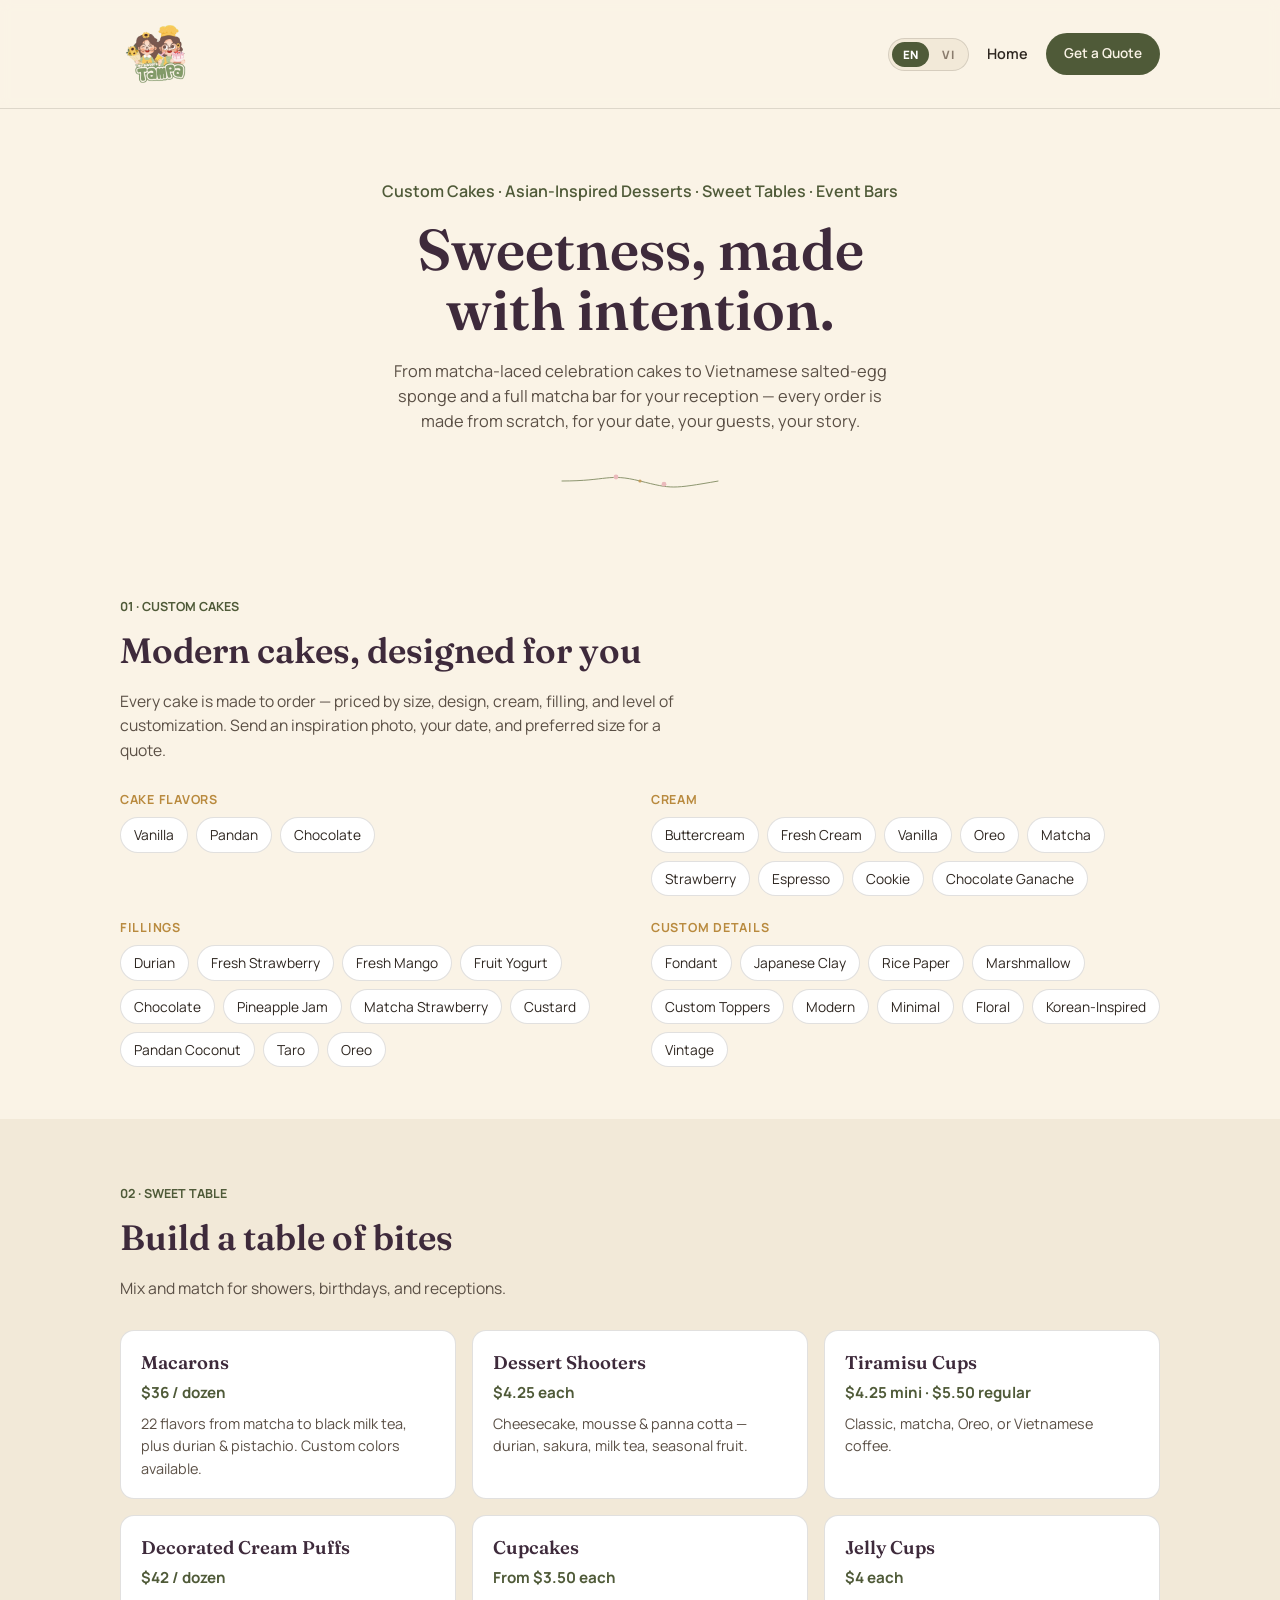
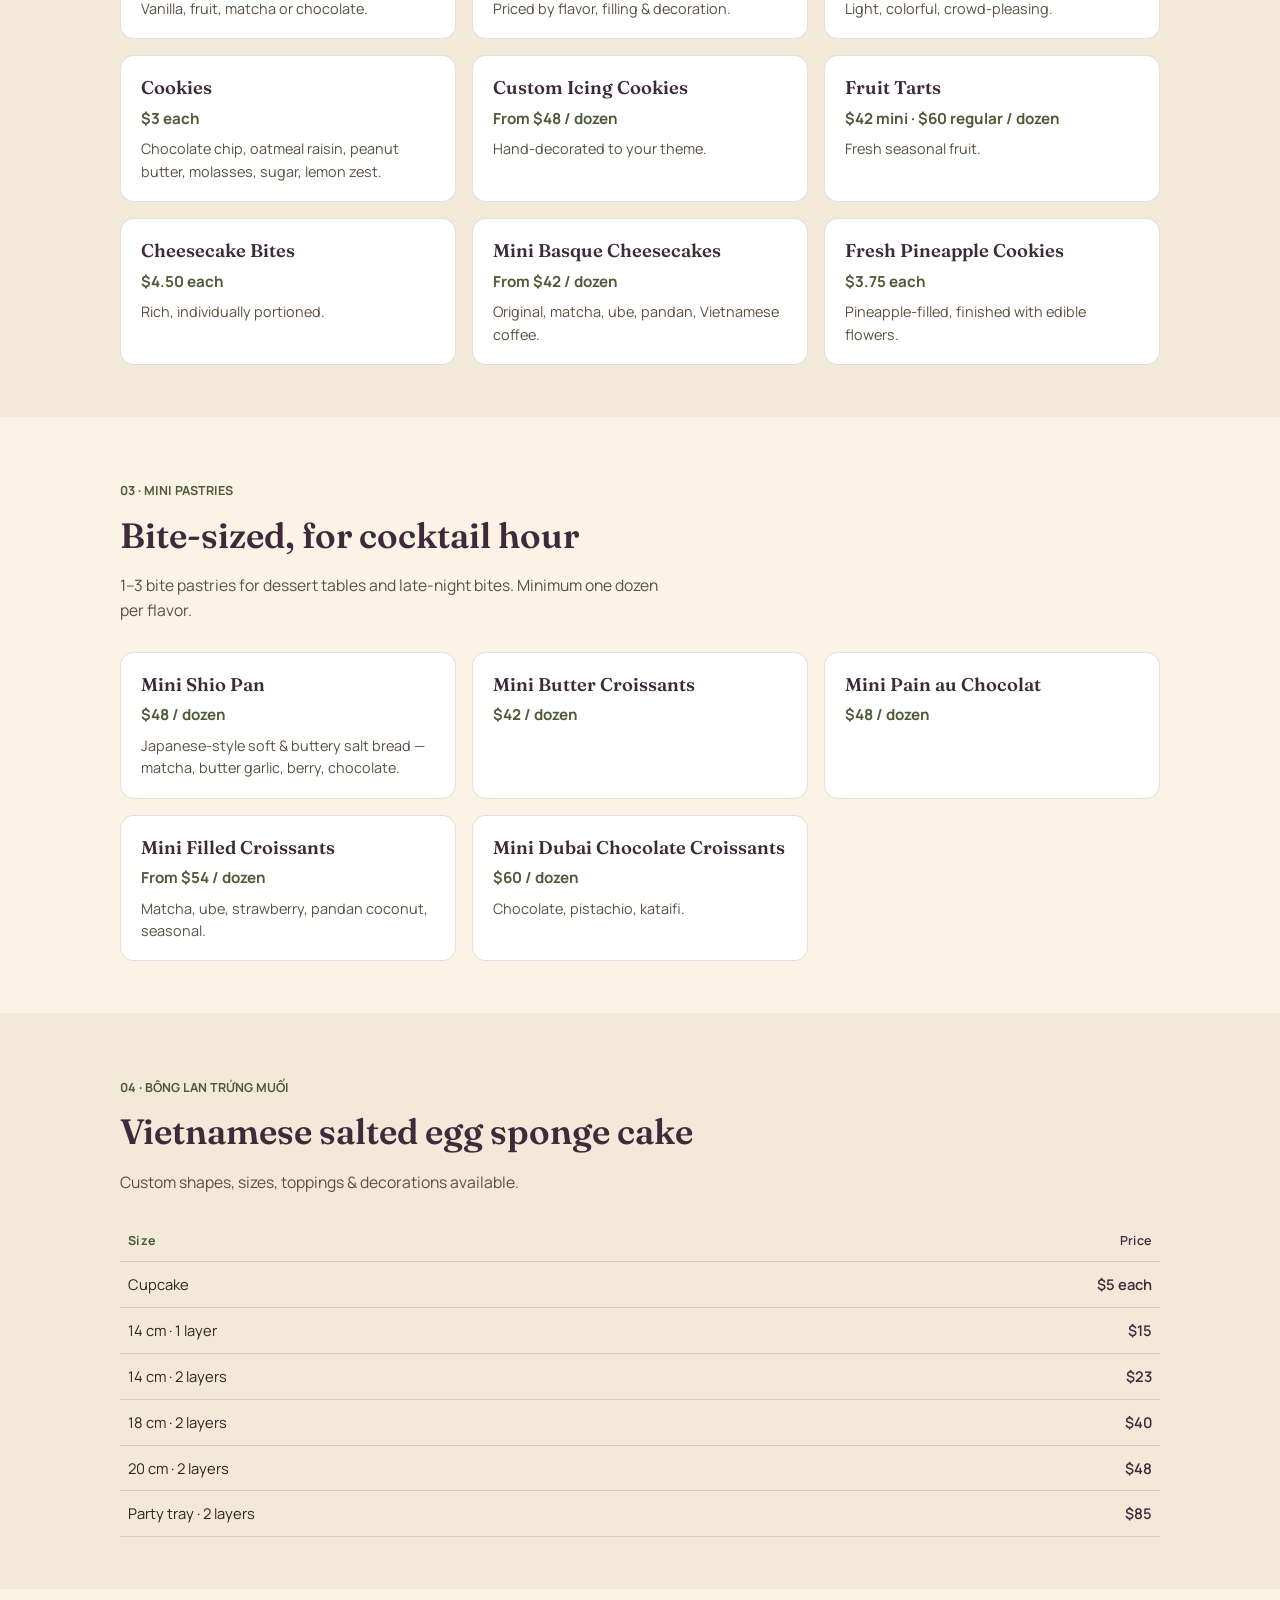
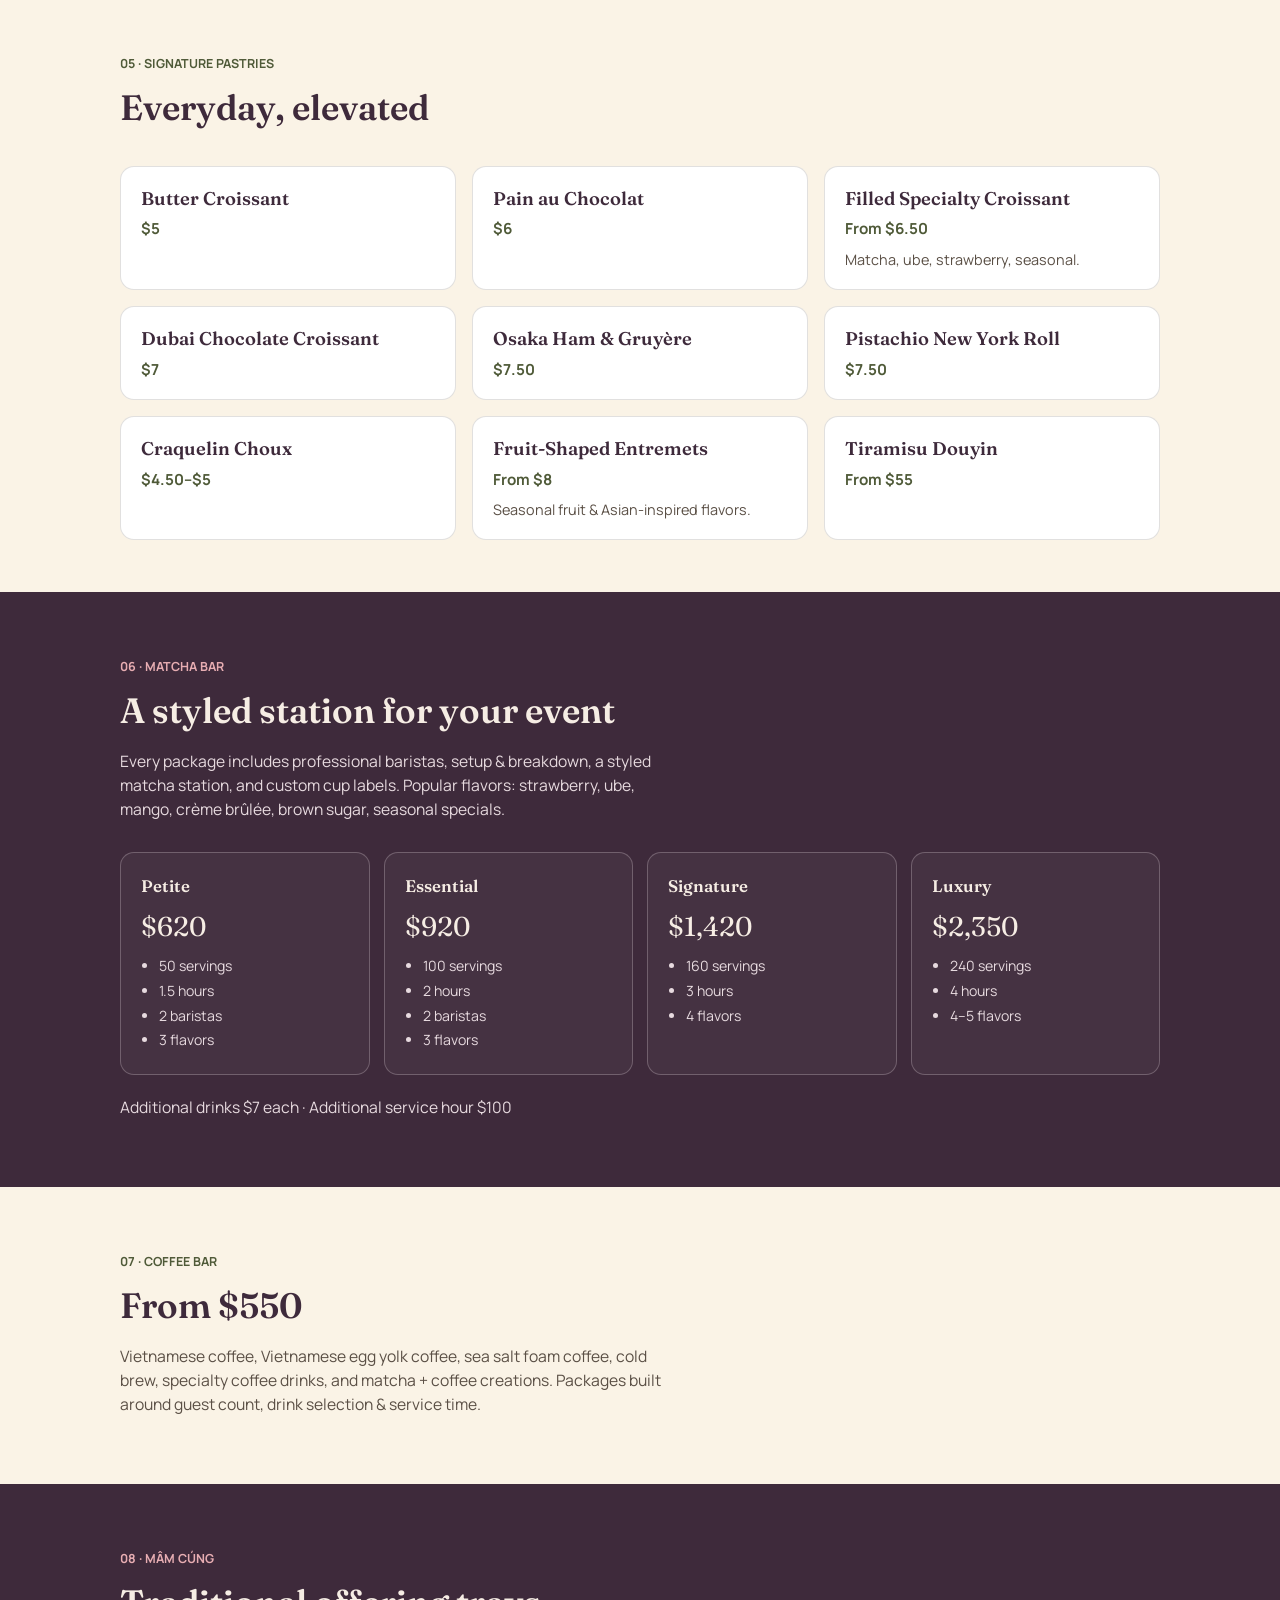
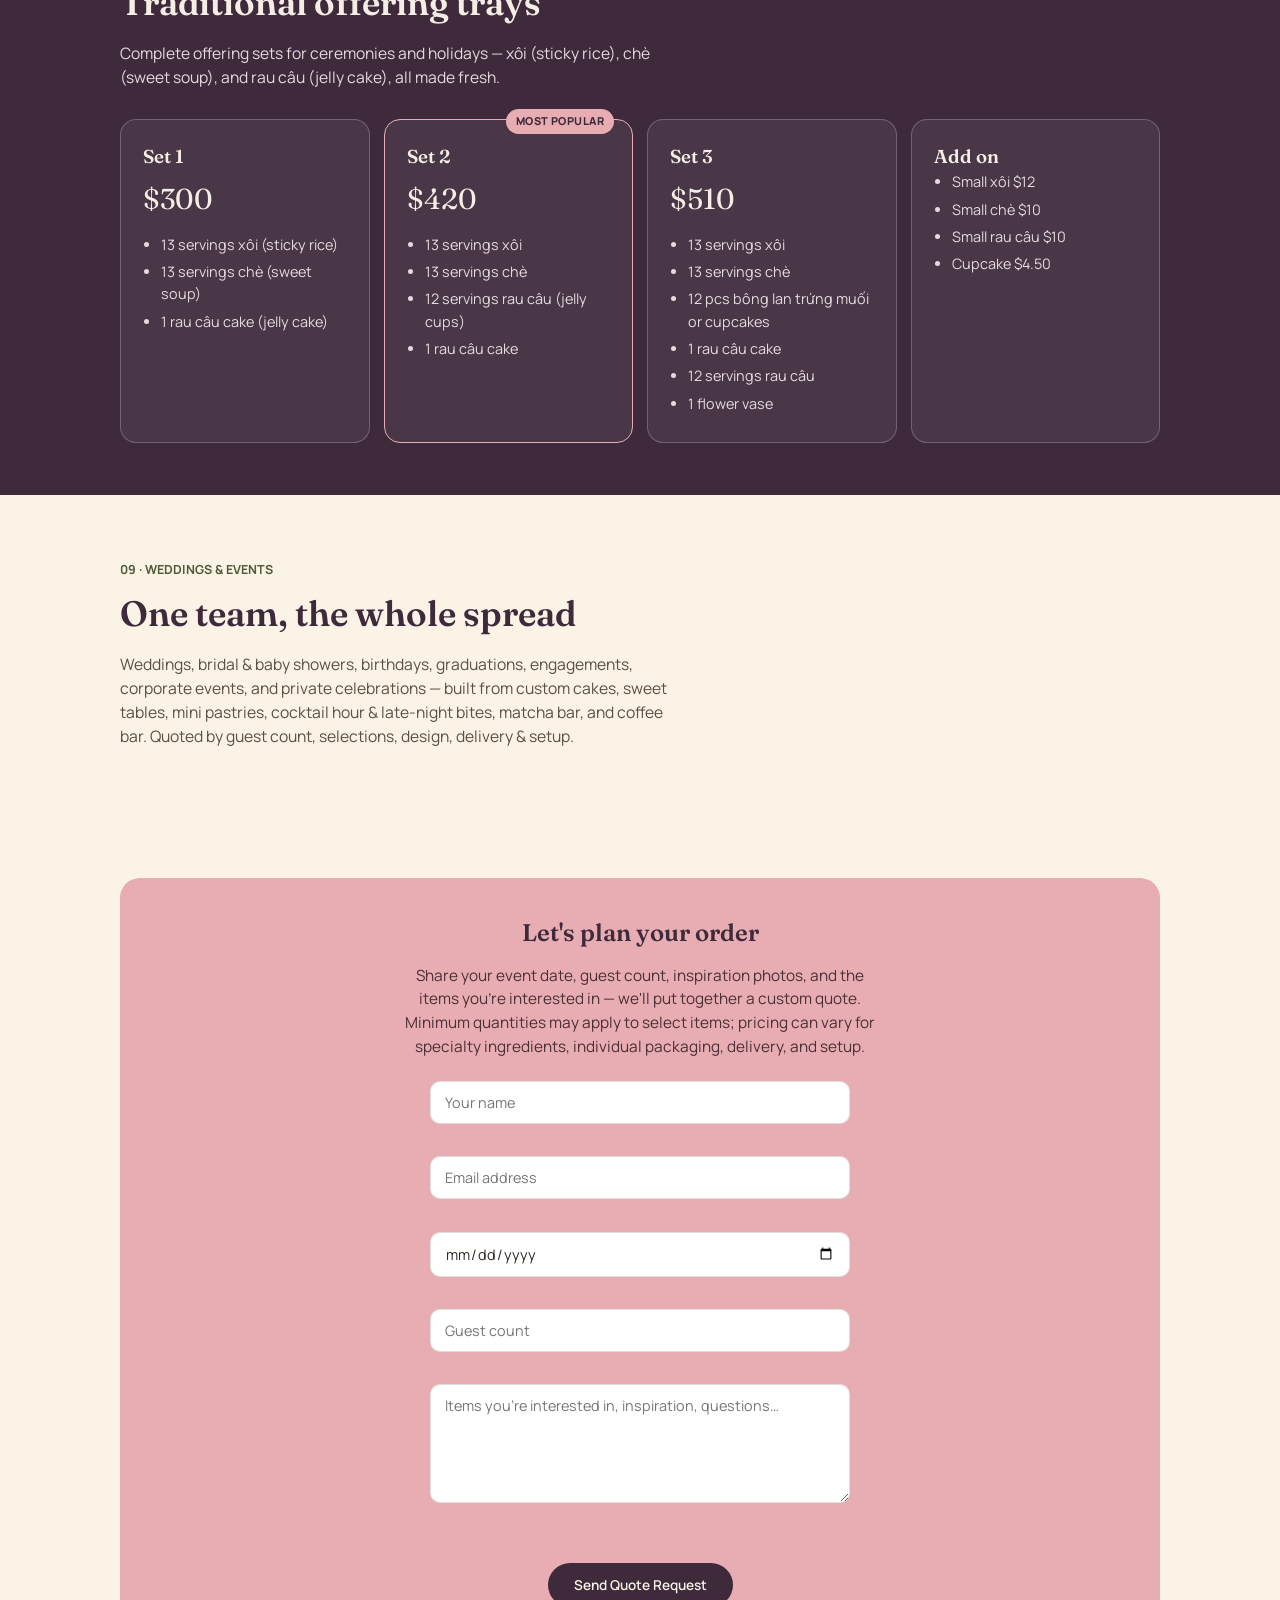
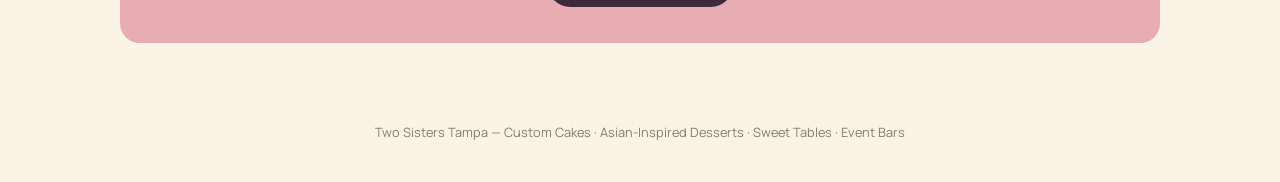
==== menu.html @ bf455e7f "push" ====
<!doctype html>
<html lang="en">
  <head>
    <meta charset="UTF-8" />
    <meta
      name="viewport"
      content="width=device-width, initial-scale=1, viewport-fit=cover"
    />
    <title>Full Menu — Two Sisters Tampa</title>
    <meta
      name="description"
      content="Custom cakes, Asian-inspired desserts, sweet tables, mâm cúng offering trays, and event bars in Tampa."
    />
    <link rel="icon" type="image/png" href="images/logo.png" />
    <link rel="preconnect" href="https://fonts.googleapis.com" />
    <link rel="preconnect" href="https://fonts.gstatic.com" crossorigin />
    <link
      href="https://fonts.googleapis.com/css2?family=Fraunces:opsz,wght@9..144,400;9..144,500;9..144,600&family=Manrope:wght@400;500;600;700&display=swap"
      rel="stylesheet"
    />
    <link rel="stylesheet" href="css/style.css" />
  </head>
  <body>
    <header>
      <div class="navrow">
        <a class="brand" href="index.html"
          ><img src="images/logo.png" alt="Two Sisters Tampa"
        /></a>
        <nav class="navlinks">
          <div class="langtoggle">
            <button data-lang="en" class="active">EN</button
            ><button data-lang="vi">VI</button>
          </div>
          <a href="index.html" data-en="Home" data-vi="Trang Chủ">Home</a>
          <a
            class="cta-btn"
            href="#quote"
            data-en="Get a Quote"
            data-vi="Nhận Báo Giá"
            >Get a Quote</a
          >
        </nav>
      </div>
    </header>

    <section class="hero">
      <div class="wrap">
        <p
          class="tag"
          data-en="Custom Cakes · Asian-Inspired Desserts · Sweet Tables · Event Bars"
          data-vi="Bánh Kem Đặt Riêng · Bánh Á Đông · Bàn Tiệc Ngọt · Quầy Sự Kiện"
        >
          Custom Cakes · Asian-Inspired Desserts · Sweet Tables · Event Bars
        </p>
        <h1>
          <span data-en="Sweetness, made" data-vi="Ngọt ngào, làm từ"
            >Sweetness, made</span
          ><br /><span data-en="with intention." data-vi="tâm huyết."
            >with intention.</span
          >
        </h1>
        <p
          class="sub"
          data-en="From matcha-laced celebration cakes to Vietnamese salted-egg sponge and a full matcha bar for your reception — every order is made from scratch, for your date, your guests, your story."
          data-vi="Từ bánh kem sinh nhật vị matcha đến bông lan trứng muối và quầy matcha đầy đủ cho tiệc của bạn — mọi đơn hàng đều làm thủ công, theo ngày, theo khách, theo câu chuyện riêng của bạn."
        >
          From matcha-laced celebration cakes to Vietnamese salted-egg sponge
          and a full matcha bar for your reception — every order is made from
          scratch, for your date, your guests, your story.
        </p>
        <svg
          class="divider"
          viewBox="0 0 200 30"
          fill="none"
          xmlns="http://www.w3.org/2000/svg"
        >
          <path
            d="M2 15 C 60 15, 60 5, 100 15 S 140 25, 198 15"
            stroke="#6C7A4C"
            stroke-width="1.2"
          />
          <circle cx="70" cy="10" r="3" fill="#E7ADB2" />
          <circle cx="130" cy="19" r="3" fill="#E7ADB2" />
          <circle cx="100" cy="15" r="2" fill="#B98A3E" />
        </svg>
      </div>
    </section>

    <section id="cakes">
      <div class="wrap">
        <p class="eyebrow">
          01 ·
          <span data-en="CUSTOM CAKES" data-vi="BÁNH KEM ĐẶT RIÊNG"
            >CUSTOM CAKES</span
          >
        </p>
        <h2
          class="stitle"
          data-en="Modern cakes, designed for you"
          data-vi="Bánh kem hiện đại, thiết kế riêng cho bạn"
        >
          Modern cakes, designed for you
        </h2>
        <p
          class="sintro"
          data-en="Every cake is made to order — priced by size, design, cream, filling, and level of customization. Send an inspiration photo, your date, and preferred size for a quote."
          data-vi="Mỗi chiếc bánh đều được làm theo đơn — giá tùy theo kích thước, thiết kế, loại kem, nhân bánh và mức độ tùy chỉnh. Gửi ảnh mẫu, ngày sự kiện và kích thước mong muốn để nhận báo giá."
        >
          Every cake is made to order — priced by size, design, cream, filling,
          and level of customization. Send an inspiration photo, your date, and
          preferred size for a quote.
        </p>
        <div class="taggrid">
          <div class="tagblock">
            <h4>CAKE FLAVORS</h4>
            <div class="pills">
              <span class="pill">Vanilla</span><span class="pill">Pandan</span
              ><span class="pill">Chocolate</span>
            </div>
          </div>
          <div class="tagblock">
            <h4>CREAM</h4>
            <div class="pills">
              <span class="pill">Buttercream</span
              ><span class="pill">Fresh Cream</span
              ><span class="pill">Vanilla</span><span class="pill">Oreo</span
              ><span class="pill">Matcha</span
              ><span class="pill">Strawberry</span
              ><span class="pill">Espresso</span><span class="pill">Cookie</span
              ><span class="pill">Chocolate Ganache</span>
            </div>
          </div>
          <div class="tagblock">
            <h4>FILLINGS</h4>
            <div class="pills">
              <span class="pill">Durian</span
              ><span class="pill">Fresh Strawberry</span
              ><span class="pill">Fresh Mango</span
              ><span class="pill">Fruit Yogurt</span
              ><span class="pill">Chocolate</span
              ><span class="pill">Pineapple Jam</span
              ><span class="pill">Matcha Strawberry</span
              ><span class="pill">Custard</span
              ><span class="pill">Pandan Coconut</span
              ><span class="pill">Taro</span><span class="pill">Oreo</span>
            </div>
          </div>
          <div class="tagblock">
            <h4>CUSTOM DETAILS</h4>
            <div class="pills">
              <span class="pill">Fondant</span
              ><span class="pill">Japanese Clay</span
              ><span class="pill">Rice Paper</span
              ><span class="pill">Marshmallow</span
              ><span class="pill">Custom Toppers</span
              ><span class="pill">Modern</span><span class="pill">Minimal</span
              ><span class="pill">Floral</span
              ><span class="pill">Korean-Inspired</span
              ><span class="pill">Vintage</span>
            </div>
          </div>
        </div>
      </div>
    </section>

    <section class="alt" id="sweet-table">
      <div class="wrap">
        <p class="eyebrow">
          02 ·
          <span data-en="SWEET TABLE" data-vi="BÀN TIỆC NGỌT">SWEET TABLE</span>
        </p>
        <h2
          class="stitle"
          data-en="Build a table of bites"
          data-vi="Xây dựng bàn tiệc ngọt"
        >
          Build a table of bites
        </h2>
        <p
          class="sintro"
          data-en="Mix and match for showers, birthdays, and receptions."
          data-vi="Kết hợp tự do cho baby shower, sinh nhật và tiệc cưới."
        >
          Mix and match for showers, birthdays, and receptions.
        </p>
        <div class="grid">
          <div class="card">
            <h3>Macarons</h3>
            <div class="price">$36 / dozen</div>
            <p>
              22 flavors from matcha to black milk tea, plus durian &amp;
              pistachio. Custom colors available.
            </p>
          </div>
          <div class="card">
            <h3>Dessert Shooters</h3>
            <div class="price">$4.25 each</div>
            <p>
              Cheesecake, mousse &amp; panna cotta — durian, sakura, milk tea,
              seasonal fruit.
            </p>
          </div>
          <div class="card">
            <h3>Tiramisu Cups</h3>
            <div class="price">$4.25 mini · $5.50 regular</div>
            <p>Classic, matcha, Oreo, or Vietnamese coffee.</p>
          </div>
          <div class="card">
            <h3>Decorated Cream Puffs</h3>
            <div class="price">$42 / dozen</div>
            <p>Vanilla, fruit, matcha or chocolate.</p>
          </div>
          <div class="card">
            <h3>Cupcakes</h3>
            <div class="price">From $3.50 each</div>
            <p>Priced by flavor, filling &amp; decoration.</p>
          </div>
          <div class="card">
            <h3>Jelly Cups</h3>
            <div class="price">$4 each</div>
            <p>Light, colorful, crowd-pleasing.</p>
          </div>
          <div class="card">
            <h3>Cookies</h3>
            <div class="price">$3 each</div>
            <p>
              Chocolate chip, oatmeal raisin, peanut butter, molasses, sugar,
              lemon zest.
            </p>
          </div>
          <div class="card">
            <h3>Custom Icing Cookies</h3>
            <div class="price">From $48 / dozen</div>
            <p>Hand-decorated to your theme.</p>
          </div>
          <div class="card">
            <h3>Fruit Tarts</h3>
            <div class="price">$42 mini · $60 regular / dozen</div>
            <p>Fresh seasonal fruit.</p>
          </div>
          <div class="card">
            <h3>Cheesecake Bites</h3>
            <div class="price">$4.50 each</div>
            <p>Rich, individually portioned.</p>
          </div>
          <div class="card">
            <h3>Mini Basque Cheesecakes</h3>
            <div class="price">From $42 / dozen</div>
            <p>Original, matcha, ube, pandan, Vietnamese coffee.</p>
          </div>
          <div class="card">
            <h3>Fresh Pineapple Cookies</h3>
            <div class="price">$3.75 each</div>
            <p>Pineapple-filled, finished with edible flowers.</p>
          </div>
        </div>
      </div>
    </section>

    <section id="pastries">
      <div class="wrap">
        <p class="eyebrow">
          03 ·
          <span data-en="MINI PASTRIES" data-vi="BÁNH MINI">MINI PASTRIES</span>
        </p>
        <h2
          class="stitle"
          data-en="Bite-sized, for cocktail hour"
          data-vi="Kích thước nhỏ gọn cho giờ cocktail"
        >
          Bite-sized, for cocktail hour
        </h2>
        <p
          class="sintro"
          data-en="1–3 bite pastries for dessert tables and late-night bites. Minimum one dozen per flavor."
          data-vi="Bánh 1–3 miếng cho bàn tráng miệng và tiệc khuya. Đặt tối thiểu 1 tá mỗi vị."
        >
          1–3 bite pastries for dessert tables and late-night bites. Minimum one
          dozen per flavor.
        </p>
        <div class="grid">
          <div class="card">
            <h3>Mini Shio Pan</h3>
            <div class="price">$48 / dozen</div>
            <p>
              Japanese-style soft &amp; buttery salt bread — matcha, butter
              garlic, berry, chocolate.
            </p>
          </div>
          <div class="card">
            <h3>Mini Butter Croissants</h3>
            <div class="price">$42 / dozen</div>
          </div>
          <div class="card">
            <h3>Mini Pain au Chocolat</h3>
            <div class="price">$48 / dozen</div>
          </div>
          <div class="card">
            <h3>Mini Filled Croissants</h3>
            <div class="price">From $54 / dozen</div>
            <p>Matcha, ube, strawberry, pandan coconut, seasonal.</p>
          </div>
          <div class="card">
            <h3>Mini Dubai Chocolate Croissants</h3>
            <div class="price">$60 / dozen</div>
            <p>Chocolate, pistachio, kataifi.</p>
          </div>
        </div>
      </div>
    </section>

    <section class="alt" id="bong-lan">
      <div class="wrap">
        <p class="eyebrow">04 · BÔNG LAN TRỨNG MUỐI</p>
        <h2
          class="stitle"
          data-en="Vietnamese salted egg sponge cake"
          data-vi="Bánh bông lan trứng muối"
        >
          Vietnamese salted egg sponge cake
        </h2>
        <p
          class="sintro"
          data-en="Custom shapes, sizes, toppings &amp; decorations available."
          data-vi="Có thể tạo hình, chọn kích thước, topping &amp; trang trí theo yêu cầu."
        >
          Custom shapes, sizes, toppings &amp; decorations available.
        </p>
        <table>
          <tr>
            <th data-en="Size" data-vi="Kích thước">Size</th>
            <th data-en="Price" data-vi="Giá">Price</th>
          </tr>
          <tr>
            <td>Cupcake</td>
            <td>$5 each</td>
          </tr>
          <tr>
            <td>14 cm · 1 layer</td>
            <td>$15</td>
          </tr>
          <tr>
            <td>14 cm · 2 layers</td>
            <td>$23</td>
          </tr>
          <tr>
            <td>18 cm · 2 layers</td>
            <td>$40</td>
          </tr>
          <tr>
            <td>20 cm · 2 layers</td>
            <td>$48</td>
          </tr>
          <tr>
            <td>Party tray · 2 layers</td>
            <td>$85</td>
          </tr>
        </table>
      </div>
    </section>

    <section id="signature">
      <div class="wrap">
        <p class="eyebrow">
          05 ·
          <span data-en="SIGNATURE PASTRIES" data-vi="BÁNH ĐẶC TRƯNG"
            >SIGNATURE PASTRIES</span
          >
        </p>
        <h2
          class="stitle"
          data-en="Everyday, elevated"
          data-vi="Món quen, nâng tầm mỗi ngày"
        >
          Everyday, elevated
        </h2>
        <div class="grid">
          <div class="card">
            <h3>Butter Croissant</h3>
            <div class="price">$5</div>
          </div>
          <div class="card">
            <h3>Pain au Chocolat</h3>
            <div class="price">$6</div>
          </div>
          <div class="card">
            <h3>Filled Specialty Croissant</h3>
            <div class="price">From $6.50</div>
            <p>Matcha, ube, strawberry, seasonal.</p>
          </div>
          <div class="card">
            <h3>Dubai Chocolate Croissant</h3>
            <div class="price">$7</div>
          </div>
          <div class="card">
            <h3>Osaka Ham &amp; Gruyère</h3>
            <div class="price">$7.50</div>
          </div>
          <div class="card">
            <h3>Pistachio New York Roll</h3>
            <div class="price">$7.50</div>
          </div>
          <div class="card">
            <h3>Craquelin Choux</h3>
            <div class="price">$4.50–$5</div>
          </div>
          <div class="card">
            <h3>Fruit-Shaped Entremets</h3>
            <div class="price">From $8</div>
            <p>Seasonal fruit &amp; Asian-inspired flavors.</p>
          </div>
          <div class="card">
            <h3>Tiramisu Douyin</h3>
            <div class="price">From $55</div>
          </div>
        </div>
      </div>
    </section>

    <section class="dark" id="matcha-bar">
      <div class="wrap">
        <p class="eyebrow" style="color: var(--sakura)">
          06 ·
          <span data-en="MATCHA BAR" data-vi="QUẦY MATCHA">MATCHA BAR</span>
        </p>
        <h2
          class="stitle"
          data-en="A styled station for your event"
          data-vi="Quầy matcha trang trí cho sự kiện của bạn"
        >
          A styled station for your event
        </h2>
        <p
          class="sintro"
          data-en="Every package includes professional baristas, setup &amp; breakdown, a styled matcha station, and custom cup labels. Popular flavors: strawberry, ube, mango, crème brûlée, brown sugar, seasonal specials."
          data-vi="Mỗi gói đều gồm barista chuyên nghiệp, dựng &amp; dọn quầy, trang trí quầy matcha và nhãn ly riêng. Vị được yêu thích: dâu, khoai môn, xoài, crème brûlée, đường nâu, vị theo mùa."
        >
          Every package includes professional baristas, setup &amp; breakdown, a
          styled matcha station, and custom cup labels. Popular flavors:
          strawberry, ube, mango, crème brûlée, brown sugar, seasonal specials.
        </p>
        <div class="pkg-grid">
          <div class="pkg">
            <h3>Petite</h3>
            <div class="amt">$620</div>
            <ul>
              <li>50 servings</li>
              <li>1.5 hours</li>
              <li>2 baristas</li>
              <li>3 flavors</li>
            </ul>
          </div>
          <div class="pkg">
            <h3>Essential</h3>
            <div class="amt">$920</div>
            <ul>
              <li>100 servings</li>
              <li>2 hours</li>
              <li>2 baristas</li>
              <li>3 flavors</li>
            </ul>
          </div>
          <div class="pkg">
            <h3>Signature</h3>
            <div class="amt">$1,420</div>
            <ul>
              <li>160 servings</li>
              <li>3 hours</li>
              <li>4 flavors</li>
            </ul>
          </div>
          <div class="pkg">
            <h3>Luxury</h3>
            <div class="amt">$2,350</div>
            <ul>
              <li>240 servings</li>
              <li>4 hours</li>
              <li>4–5 flavors</li>
            </ul>
          </div>
        </div>
        <p
          class="sintro"
          style="margin-top: 20px"
          data-en="Additional drinks $7 each · Additional service hour $100"
          data-vi="Thêm ly $7/ly · Thêm giờ phục vụ $100/giờ"
        >
          Additional drinks $7 each · Additional service hour $100
        </p>
      </div>
    </section>

    <section id="coffee">
      <div class="wrap">
        <p class="eyebrow">
          07 ·
          <span data-en="COFFEE BAR" data-vi="QUẦY CÀ PHÊ">COFFEE BAR</span>
        </p>
        <h2 class="stitle" data-en="From $550" data-vi="Từ $550">From $550</h2>
        <p
          class="sintro"
          data-en="Vietnamese coffee, Vietnamese egg yolk coffee, sea salt foam coffee, cold brew, specialty coffee drinks, and matcha + coffee creations. Packages built around guest count, drink selection &amp; service time."
          data-vi="Cà phê Việt, cà phê trứng, cà phê muối, cold brew, các thức uống cà phê đặc biệt và món kết hợp matcha + cà phê. Gói được xây dựng theo số khách, loại thức uống &amp; thời gian phục vụ."
        >
          Vietnamese coffee, Vietnamese egg yolk coffee, sea salt foam coffee,
          cold brew, specialty coffee drinks, and matcha + coffee creations.
          Packages built around guest count, drink selection &amp; service time.
        </p>
      </div>
    </section>

    <section class="alt dark" id="mam-cung">
      <div class="wrap">
        <p class="eyebrow" style="color: var(--sakura)">
          08 · <span data-en="MÂM CÚNG" data-vi="MÂM CÚNG">MÂM CÚNG</span>
        </p>
        <h2
          class="stitle"
          data-en="Traditional offering trays"
          data-vi="Mâm cúng truyền thống"
        >
          Traditional offering trays
        </h2>
        <p
          class="sintro"
          data-en="Complete offering sets for ceremonies and holidays — xôi (sticky rice), chè (sweet soup), and rau câu (jelly cake), all made fresh."
          data-vi="Mâm cúng trọn bộ cho lễ cúng và ngày rằm — xôi, chè và bánh rau câu, làm mới hoàn toàn."
        >
          Complete offering sets for ceremonies and holidays — xôi (sticky
          rice), chè (sweet soup), and rau câu (jelly cake), all made fresh.
        </p>

        <div class="pkg-grid" style="margin-top: 30px">
          <div class="setcard">
            <h3 data-en="Set 1" data-vi="Mâm Set 1">Set 1</h3>
            <div class="amt">$300</div>
            <ul>
              <li data-en="13 servings xôi (sticky rice)" data-vi="13 phần xôi">
                13 servings xôi (sticky rice)
              </li>
              <li data-en="13 servings chè (sweet soup)" data-vi="13 phần chè">
                13 servings chè (sweet soup)
              </li>
              <li
                data-en="1 rau câu cake (jelly cake)"
                data-vi="1 bánh rau câu"
              >
                1 rau câu cake (jelly cake)
              </li>
            </ul>
          </div>
          <div class="setcard featured">
            <span class="badge" data-en="MOST POPULAR" data-vi="PHỔ BIẾN NHẤT"
              >MOST POPULAR</span
            >
            <h3 data-en="Set 2" data-vi="Mâm Set 2">Set 2</h3>
            <div class="amt">$420</div>
            <ul>
              <li data-en="13 servings xôi" data-vi="13 phần xôi">
                13 servings xôi
              </li>
              <li data-en="13 servings chè" data-vi="13 phần chè">
                13 servings chè
              </li>
              <li
                data-en="12 servings rau câu (jelly cups)"
                data-vi="12 phần rau câu"
              >
                12 servings rau câu (jelly cups)
              </li>
              <li data-en="1 rau câu cake" data-vi="1 bánh rau câu">
                1 rau câu cake
              </li>
            </ul>
          </div>
          <div class="setcard">
            <h3 data-en="Set 3" data-vi="Mâm Set 3">Set 3</h3>
            <div class="amt">$510</div>
            <ul>
              <li data-en="13 servings xôi" data-vi="13 phần xôi">
                13 servings xôi
              </li>
              <li data-en="13 servings chè" data-vi="13 phần chè">
                13 servings chè
              </li>
              <li
                data-en="12 pcs bông lan trứng muối or cupcakes"
                data-vi="12 phần bông lan trứng muối hoặc cupcake"
              >
                12 pcs bông lan trứng muối or cupcakes
              </li>
              <li data-en="1 rau câu cake" data-vi="1 bánh rau câu">
                1 rau câu cake
              </li>
              <li data-en="12 servings rau câu" data-vi="12 phần rau câu">
                12 servings rau câu
              </li>
              <li data-en="1 flower vase" data-vi="1 bình hoa">
                1 flower vase
              </li>
            </ul>
          </div>
          <div class="setcard">
            <!-- <span class="badge" data-en="ADD ON" data-vi="ĐẶT THÊM">MOST POPULAR</span> -->
            <h3 data-en="Add on" data-vi="Đặt thêm">Add on</h3>
            <!-- <div class="amt">$420</div> -->
            <ul>
              <li data-en="Small xôi $12" data-vi="Xôi $12">Small xôi $12</li>
              <li data-en="Small chè $10" data-vi="Chè $12">Small chè $10</li>
              <li data-en="Small rau câu $10" data-vi="Rau câu $10">
                Small rau câu $10
              </li>
              <li data-en="Cupcake $4.50" data-vi="Cupcake $4.50">
                Cupcake $4.50
              </li>
            </ul>
          </div>
        </div>
      </div>
    </section>

    <section id="events">
      <div class="wrap">
        <p class="eyebrow">
          09 ·
          <span data-en="WEDDINGS &amp; EVENTS" data-vi="ĐÁM CƯỚI &amp; SỰ KIỆN"
            >WEDDINGS &amp; EVENTS</span
          >
        </p>
        <h2
          class="stitle"
          data-en="One team, the whole spread"
          data-vi="Một đội ngũ, trọn bộ tiệc"
        >
          One team, the whole spread
        </h2>
        <p
          class="sintro"
          data-en="Weddings, bridal &amp; baby showers, birthdays, graduations, engagements, corporate events, and private celebrations — built from custom cakes, sweet tables, mini pastries, cocktail hour &amp; late-night bites, matcha bar, and coffee bar. Quoted by guest count, selections, design, delivery &amp; setup."
          data-vi="Đám cưới, tiệc cô dâu &amp; baby shower, sinh nhật, lễ tốt nghiệp, đính hôn, sự kiện công ty và tiệc riêng tư — kết hợp bánh kem đặt riêng, bàn tiệc ngọt, bánh mini, tiệc cocktail &amp; tiệc khuya, quầy matcha và quầy cà phê. Báo giá theo số khách, lựa chọn món, thiết kế, giao hàng &amp; setup."
        >
          Weddings, bridal &amp; baby showers, birthdays, graduations,
          engagements, corporate events, and private celebrations — built from
          custom cakes, sweet tables, mini pastries, cocktail hour &amp;
          late-night bites, matcha bar, and coffee bar. Quoted by guest count,
          selections, design, delivery &amp; setup.
        </p>
      </div>
    </section>

    <section id="quote">
      <div class="wrap">
        <div class="quote">
          <h2
            data-en="Let's plan your order"
            data-vi="Cùng lên kế hoạch cho đơn hàng của bạn"
          >
            Let's plan your order
          </h2>
          <p
            data-en="Share your event date, guest count, inspiration photos, and the items you're interested in — we'll put together a custom quote. Minimum quantities may apply to select items; pricing can vary for specialty ingredients, individual packaging, delivery, and setup."
            data-vi="Gửi cho chúng tôi ngày sự kiện, số lượng khách, hình ảnh tham khảo và các món bạn quan tâm — chúng tôi sẽ gửi báo giá riêng cho bạn. Một số món có thể yêu cầu số lượng tối thiểu; giá có thể thay đổi theo nguyên liệu đặc biệt, đóng gói riêng, giao hàng và setup."
          >
            Share your event date, guest count, inspiration photos, and the
            items you're interested in — we'll put together a custom quote.
            Minimum quantities may apply to select items; pricing can vary for
            specialty ingredients, individual packaging, delivery, and setup.
          </p>

          <!-- FORM SETUP: this form emails submissions straight to cuccu771@gmail.com via
           FormSubmit.co — no account, dashboard, or server needed, and it's free.
           IMPORTANT ONE-TIME STEP: the very first submission triggers a confirmation
           email from FormSubmit to cuccu771@gmail.com — someone must open it and click
           "Confirm my email" or no submissions (including that first one) will be
           delivered. After that single confirmation, every future request is emailed
           automatically. See README.md for details. -->
          <form
            class="quote-form"
            id="quote-form"
            action="https://formsubmit.co/cuccu771@gmail.com"
            data-ajax-action="https://formsubmit.co/ajax/cuccu771@gmail.com"
            method="POST"
            novalidate
          >
            <!-- we handle validation ourselves -->

            <input
              type="hidden"
              name="_subject"
              value="New Quote Request — Two Sisters Tampa"
            />
            <input type="hidden" name="_template" value="table" />
            <input type="hidden" name="_captcha" value="false" />
            <input type="hidden" name="_honey" value="" />
            <!-- honeypot -->

            <!-- Name -->
            <div class="form-group">
              <input
                type="text"
                name="name"
                id="name"
                data-en-ph="Your name"
                data-vi-ph="Họ tên của bạn"
                placeholder="Your name"
                required
                aria-required="true"
                autocomplete="name"
              />
              <span class="error-message" id="name-error" role="alert"></span>
            </div>

            <!-- Email -->
            <div class="form-group">
              <input
                type="email"
                name="email"
                id="email"
                data-en-ph="Email address"
                data-vi-ph="Địa chỉ email"
                placeholder="Email address"
                required
                aria-required="true"
                autocomplete="email"
              />
              <span class="error-message" id="email-error" role="alert"></span>
            </div>

            <!-- Event Date -->
            <div class="form-group">
              <input
                type="date"
                name="event_date"
                id="event_date"
                data-en-ph="Event date"
                data-vi-ph="Ngày sự kiện"
                placeholder="Event date"
                min=""
              />
              <!-- will be set by JS -->
              <span
                class="error-message"
                id="event_date-error"
                role="alert"
              ></span>
            </div>

            <!-- Guest Count -->
            <div class="form-group">
              <input
                type="number"
                name="guest_count"
                id="guest_count"
                data-en-ph="Guest count"
                data-vi-ph="Số lượng khách"
                placeholder="Guest count"
                min="1"
                step="1"
              />
              <span
                class="error-message"
                id="guest_count-error"
                role="alert"
              ></span>
            </div>

            <!-- Message -->
            <div class="form-group">
              <textarea
                name="message"
                id="message"
                data-en-ph="Items you're interested in, inspiration, questions…"
                data-vi-ph="Món bạn quan tâm, ảnh tham khảo, câu hỏi…"
                placeholder="Items you're interested in, inspiration, questions…"
                required
                aria-required="true"
                rows="5"
              ></textarea>
              <span
                class="error-message"
                id="message-error"
                role="alert"
              ></span>
            </div>

            <button
              class="cta-btn"
              type="submit"
              id="submit-btn"
              data-en="Send Quote Request"
              data-vi="Gửi Yêu Cầu Báo Giá"
            >
              Send Quote Request
            </button>

            <p
              class="status"
              id="form-status"
              role="status"
              aria-live="polite"
            ></p>
          </form>
        </div>
      </div>
    </section>

    <footer
      data-en="Two Sisters Tampa — Custom Cakes · Asian-Inspired Desserts · Sweet Tables · Event Bars"
      data-vi="Two Sisters Tampa — Bánh Kem Đặt Riêng · Bánh Á Đông · Bàn Tiệc Ngọt · Quầy Sự Kiện"
    >
      Two Sisters Tampa — Custom Cakes · Asian-Inspired Desserts · Sweet Tables
      · Event Bars
    </footer>

    <script src="js/script.js"></script>
  </body>
</html>
---- css/style.css ----
:root{
  --cream:#FAF3E6;
  --cream-2:#F2E9D8;
  --ink:#2E2620;
  --plum:#3E2A3B;
  --matcha:#6C7A4C;
  --matcha-d:#4F5A38;
  --sakura:#E7ADB2;
  --gold:#B98A3E;
  --line: rgba(46,38,32,0.14);
  --serif: 'Fraunces', Georgia, serif;
  --sans: 'Manrope', -apple-system, sans-serif;
  padding-top: env(safe-area-inset-top,0px);
  padding-bottom: env(safe-area-inset-bottom,0px);
}
*{box-sizing:border-box;}
html{scroll-behavior:smooth; scroll-padding-top: calc(64px + env(safe-area-inset-top,0px));}
body{margin:0; background:var(--cream); color:var(--ink); font-family:var(--sans); line-height:1.55; -webkit-font-smoothing:antialiased;}
img,svg{max-width:100%; display:block;}
h1,h2,h3{font-family:var(--serif); margin:0; color:var(--plum); font-weight:600;}
a{color:inherit;}
.wrap{max-width:1080px; margin:0 auto; padding:0 20px;}

header{position:sticky; top:0; z-index:20; background:rgba(250,243,230,0.92); backdrop-filter:blur(6px); border-bottom:1px solid var(--line); padding-top:env(safe-area-inset-top,0px);}
.navrow{display:flex; align-items:center; justify-content:space-between; padding:14px 20px; max-width:1080px; margin:0 auto;}
.brand{font-family:var(--serif); font-size:1.15rem; letter-spacing:0.01em; color:var(--plum); display:flex; align-items:center; text-decoration:none;}
.brand img{height:80px; width:auto; display:block;}
.brand span{color:var(--matcha-d); font-size:0.65rem; display:block; font-family:var(--sans); letter-spacing:0.14em; font-weight:600; margin-top:2px;}
.cta-btn{background:var(--matcha-d); color:var(--cream); border:none; padding:10px 18px; border-radius:999px; font-family:var(--sans); font-size:0.85rem; font-weight:600; text-decoration:none; white-space:nowrap; cursor:pointer;}
.cta-btn.ghost{background:transparent; color:var(--matcha-d); border:1.5px solid var(--matcha-d);}
.navlinks{display:flex; align-items:center; gap:18px;}
.navlinks a:not(.cta-btn){text-decoration:none; font-size:0.9rem; font-weight:600; color:var(--ink);}

.langtoggle{display:flex; gap:2px; background:var(--cream-2); padding:3px; border-radius:999px; border:1px solid var(--line);}
.langtoggle button{border:none; background:transparent; padding:5px 11px; border-radius:999px; font-family:var(--sans); font-size:0.72rem; font-weight:800; letter-spacing:0.03em; color:#8a7c6d; cursor:pointer;}
.langtoggle button.active{background:var(--matcha-d); color:#fff;}
section.dark .langtoggle{background:rgba(255,255,255,0.08); border-color:rgba(255,255,255,0.2);}

.setcard{background:rgba(255,255,255,0.06); border:1px solid rgba(241,230,233,0.25); border-radius:16px; padding:22px; position:relative;}
.setcard .amt{font-family:var(--serif); font-size:1.8rem; color:#F6EDE4; margin:6px 0 12px;}
.setcard ul{margin:0; padding-left:18px; font-size:0.9rem; color:#E7DADF;}
.setcard li{margin-bottom:5px;}
.setcard.featured{border-color:var(--sakura);}
.setcard .badge{position:absolute; top:-11px; right:18px; background:var(--sakura); color:var(--plum); font-size:0.68rem; font-weight:800; padding:4px 10px; border-radius:999px; letter-spacing:0.04em;}

/* landing hero image */
/* .hero{height: 100vh; background-image: url(../images/banner/banner.jpg);} */
.hero-img{margin-top:32px; border-radius:20px; overflow:hidden; border:1px solid var(--line);}
.hero-img img{width:100%; height:auto;}
.hero-actions{display:flex; gap:12px; justify-content:center; flex-wrap:wrap; margin-top:26px;}

/* landing feature rows */
.feature{display:flex; flex-direction:column; gap:22px; padding:34px 0; border-top:1px solid var(--line);}
.feature:first-of-type{border-top:none;}
.feature-img{border-radius:16px; overflow:hidden; border:1px solid var(--line); flex:1;}
.feature-img img{width:100%; height:auto; display:block;}
.feature-body{flex:1;}
.feature-body h3{font-size:1.4rem;}
.feature-body p{color:#5a4f45; font-size:0.96rem; margin-top:10px;}
.feature-body a{display:inline-block; margin-top:14px; font-weight:700; color:var(--matcha-d); text-decoration:none; font-size:0.9rem;}
.feature-body a:after{content:" →";}

@media(min-width:760px){
  .feature{flex-direction:row; align-items:center; gap:40px;}
  .feature.reverse{flex-direction:row-reverse;}
}

.hero{padding:56px 20px 40px; text-align:center;}
.hero h1{font-size:clamp(2.2rem,7vw,3.6rem); line-height:1.05;}
.hero p.tag{font-family:var(--sans); color:var(--matcha-d); font-weight:600; margin-top:14px; font-size:1rem;}
.hero .sub{max-width:520px; margin:18px auto 0; color:#5a4f45; font-size:1.02rem;}
.divider{margin:34px auto 0; width:160px; opacity:0.8;}

section{padding:52px 0;}
section.alt{background:var(--cream-2);}
section.dark{background:var(--plum); color:#F1E6E9;}
section.dark h2, section.dark h3{color:#F6EDE4;}
.eyebrow{color:var(--matcha-d); font-weight:700; font-size:0.78rem; margin-bottom:8px;}
.stitle{font-size:clamp(1.6rem,5vw,2.2rem); margin-bottom:6px;}
.sintro{color:#5a4f45; max-width:560px; margin-top:10px; font-size:0.98rem;}
section.dark .sintro{color:#E7DADF;}

.taggrid{display:grid; gap:22px; margin-top:28px;}
.tagblock h4{font-family:var(--sans); font-weight:700; font-size:0.78rem; letter-spacing:0.06em; color:var(--gold); margin:0 0 8px;}
.pills{display:flex; flex-wrap:wrap; gap:8px;}
.pill{border:1px solid var(--line); background:#fff; padding:6px 13px; border-radius:999px; font-size:0.86rem; color:var(--ink);}

.grid{display:grid; grid-template-columns:1fr; gap:16px; margin-top:30px;}
.card{background:#fff; border:1px solid var(--line); border-radius:14px; padding:18px 20px;}
.card h3{font-size:1.15rem;}
.card .price{font-family:var(--sans); font-weight:700; color:var(--matcha-d); font-size:0.95rem; margin-top:4px;}
.card p{margin:8px 0 0; font-size:0.9rem; color:#5a4f45;}

table{width:100%; border-collapse:collapse; margin-top:26px; font-size:0.92rem;}
th,td{text-align:left; padding:11px 8px; border-bottom:1px solid var(--line);}
th{font-family:var(--sans); font-weight:700; color:var(--matcha-d); font-size:0.78rem; letter-spacing:0.04em;}
td:last-child, th:last-child{text-align:right; font-weight:600; color:var(--plum);}

.pkg-grid{display:grid; grid-template-columns:1fr; gap:14px; margin-top:30px;}
.pkg{border:1px solid rgba(241,230,233,0.25); border-radius:14px; padding:20px; background:rgba(255,255,255,0.04);}
.pkg h3{font-size:1.05rem; color:var(--sakura);}
.pkg .amt{font-family:var(--serif); font-size:1.7rem; margin:6px 0; color:#F6EDE4;}
.pkg ul{margin:8px 0 0; padding-left:18px; font-size:0.88rem; color:#E7DADF;}
.pkg li{margin-bottom:3px;}

.quote{background:var(--sakura); border-radius:20px; padding:36px 26px; text-align:center; margin-top:10px;}
.quote h2{color:var(--plum);}
.quote p{max-width:480px; margin:12px auto 0; color:#4a2f34; font-size:0.96rem;}
.quote .cta-btn{background:var(--plum); margin-top:20px; display:inline-block; padding:13px 26px;}
.quote .status{margin-top:12px; font-size:0.85rem; font-weight:600; color:#4a2f34; min-height:1.2em;}
footer{padding:28px 20px 40px; text-align:center; font-size:0.8rem; color:#8a7c6d;}

form.quote-form{margin-top:22px; display:grid; gap:10px; max-width:420px; margin-left:auto; margin-right:auto; text-align:left;}
form.quote-form input, form.quote-form textarea{
  font-family:var(--sans); font-size:0.9rem; padding:11px 14px; border-radius:10px; border:1px solid var(--line); background:#fff; color:var(--ink);
}
form.quote-form textarea{min-height:80px; resize:vertical;}
form.quote-form button{justify-self:center; margin-top:4px;}
/* Form quote  */
.form-group {
  position: relative;
}

.quote-form input,
.quote-form textarea {
  width: 100%;
  padding: 0.75rem 1rem;
  border: 1px solid #ccc;
  border-radius: 6px;
  font-size: 1rem;
  transition: border-color 0.2s, box-shadow 0.2s;
}

.quote-form input.error,
.quote-form textarea.error {
  border-color: #e74c3c;
  box-shadow: 0 0 0 3px rgba(231, 76, 60, 0.15);
}

.error-message {
  display: block;
  color: #e74c3c;
  font-size: 0.875rem;
  margin-top: 0.35rem;
  min-height: 1.2em;
}

.status {
  margin-top: 1rem;
  padding: 0.75rem 1rem;
  border-radius: 6px;
  font-weight: 500;
  display: none;
}

.status.success {
  display: block;
  background: #d4edda;
  color: #155724;
  border: 1px solid #c3e6cb;
}

.status.error {
  display: block;
  background: #f8d7da;
  color: #721c24;
  border: 1px solid #f5c6cb;
}

.status.loading {
  display: block;
  background: #e2e3e5;
  color: #383d41;
}

.cta-btn:disabled {
  opacity: 0.65;
  cursor: not-allowed;
}
@media(min-width:640px){
  .grid{grid-template-columns:repeat(2,1fr);}
  .pkg-grid{grid-template-columns:repeat(2,1fr);}
  .taggrid{grid-template-columns:repeat(2,1fr);}
}
@media(min-width:900px){
  .grid{grid-template-columns:repeat(3,1fr);}
  .pkg-grid{grid-template-columns:repeat(4,1fr);}
}
@media (prefers-reduced-motion: reduce){ html{scroll-behavior:auto;} }

/* ============ Mini image carousel inside a feature card ============ */
.mini-carousel{position:relative;}
.mini-track{display:flex; overflow-x:auto; scroll-snap-type:x mandatory; -webkit-overflow-scrolling:touch; scrollbar-width:none;}
.mini-track::-webkit-scrollbar{display:none;}
.mini-slide{flex:0 0 100%; position:relative; scroll-snap-align:start; scroll-snap-stop:always; aspect-ratio:4/3;}
.mini-slide img{width:100%; height:100%; object-fit:cover; display:block;}
.mini-caption{position:absolute; inset:auto 0 0 0; padding:16px 18px; background:linear-gradient(180deg, transparent, rgba(20,14,18,0.78));}
.mini-caption .mini-eyebrow{font-size:0.68rem; letter-spacing:0.13em; text-transform:uppercase; color:var(--sakura); font-weight:700; margin:0 0 4px;}
.mini-caption p{margin:0; font-size:0.85rem; color:#F3E9E6; font-family:var(--serif); font-size:1.05rem;}
.mini-dots{position:absolute; bottom:12px; right:14px; z-index:2; display:flex; gap:6px;}
.mini-dot{width:5px; height:5px; border-radius:50%; background:rgba(255,255,255,0.55); border:none; padding:0; cursor:pointer;}
.mini-dot.active{background:#fff; width:14px; border-radius:3px;}

/* ============ Promo card grid (homepage "other services") ============ */
.promo-grid{display:grid; grid-template-columns:1fr; gap:16px; margin-top:30px;}
.promo-card{position:relative; border-radius:16px; overflow:hidden; aspect-ratio:3/4; border:1px solid var(--line); text-decoration:none; display:block;}
.promo-card img{width:100%; height:100%; object-fit:cover; display:block; transition:transform .4s ease;}
.promo-card:hover img{transform:scale(1.04);}
.promo-veil{position:absolute; inset:0; background:linear-gradient(180deg, transparent 40%, rgba(20,14,18,0.82) 100%);}
.promo-body{position:absolute; left:0; right:0; bottom:0; padding:18px; color:#fff;}
.promo-body h3{color:#fff; font-size:1.15rem; line-height:1.15;}
.promo-body p{margin:6px 0 0; font-size:0.82rem; color:#EDE3E0;}
.promo-body .promo-link{display:inline-block; margin-top:10px; font-size:0.78rem; font-weight:700; color:var(--sakura);}
.promo-body .promo-link:after{content:" →";}
@media(min-width:640px){ .promo-grid{grid-template-columns:repeat(2,1fr);} }
@media(min-width:900px){ .promo-grid{grid-template-columns:repeat(4,1fr);} }
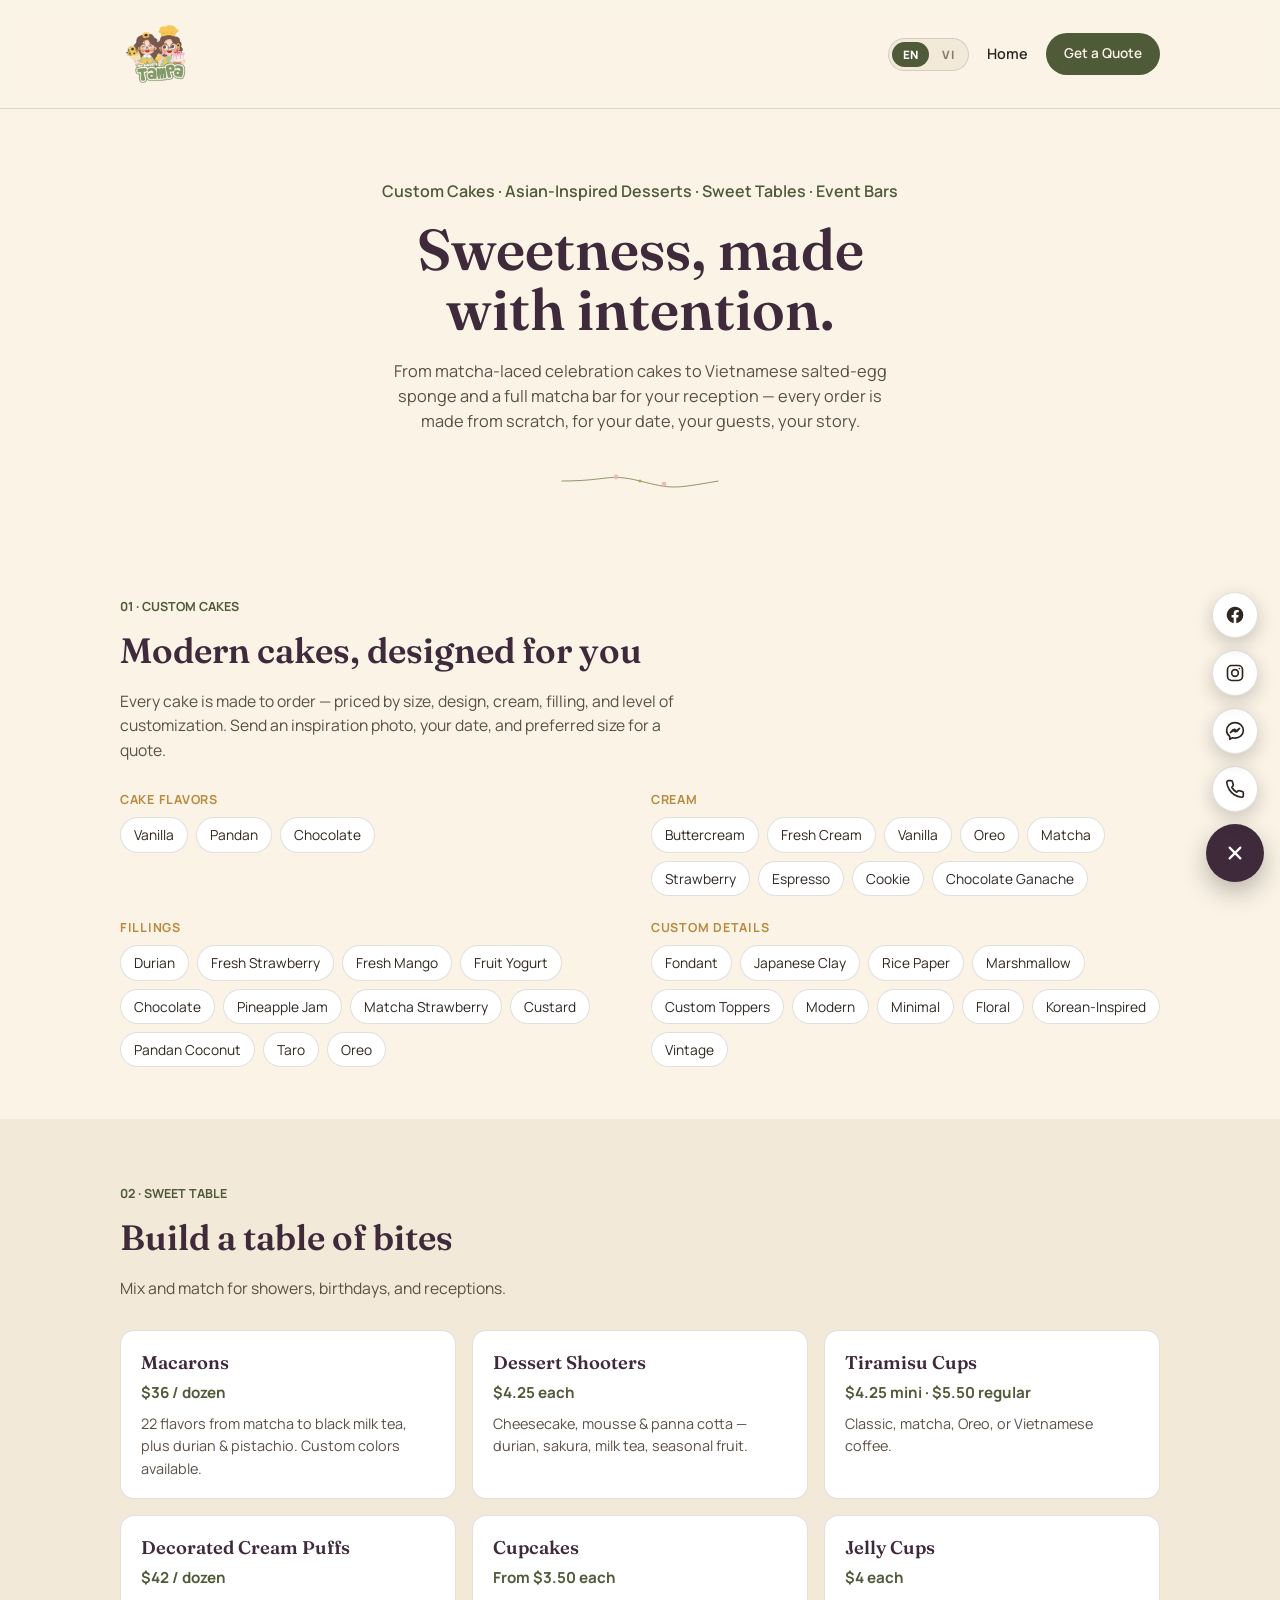
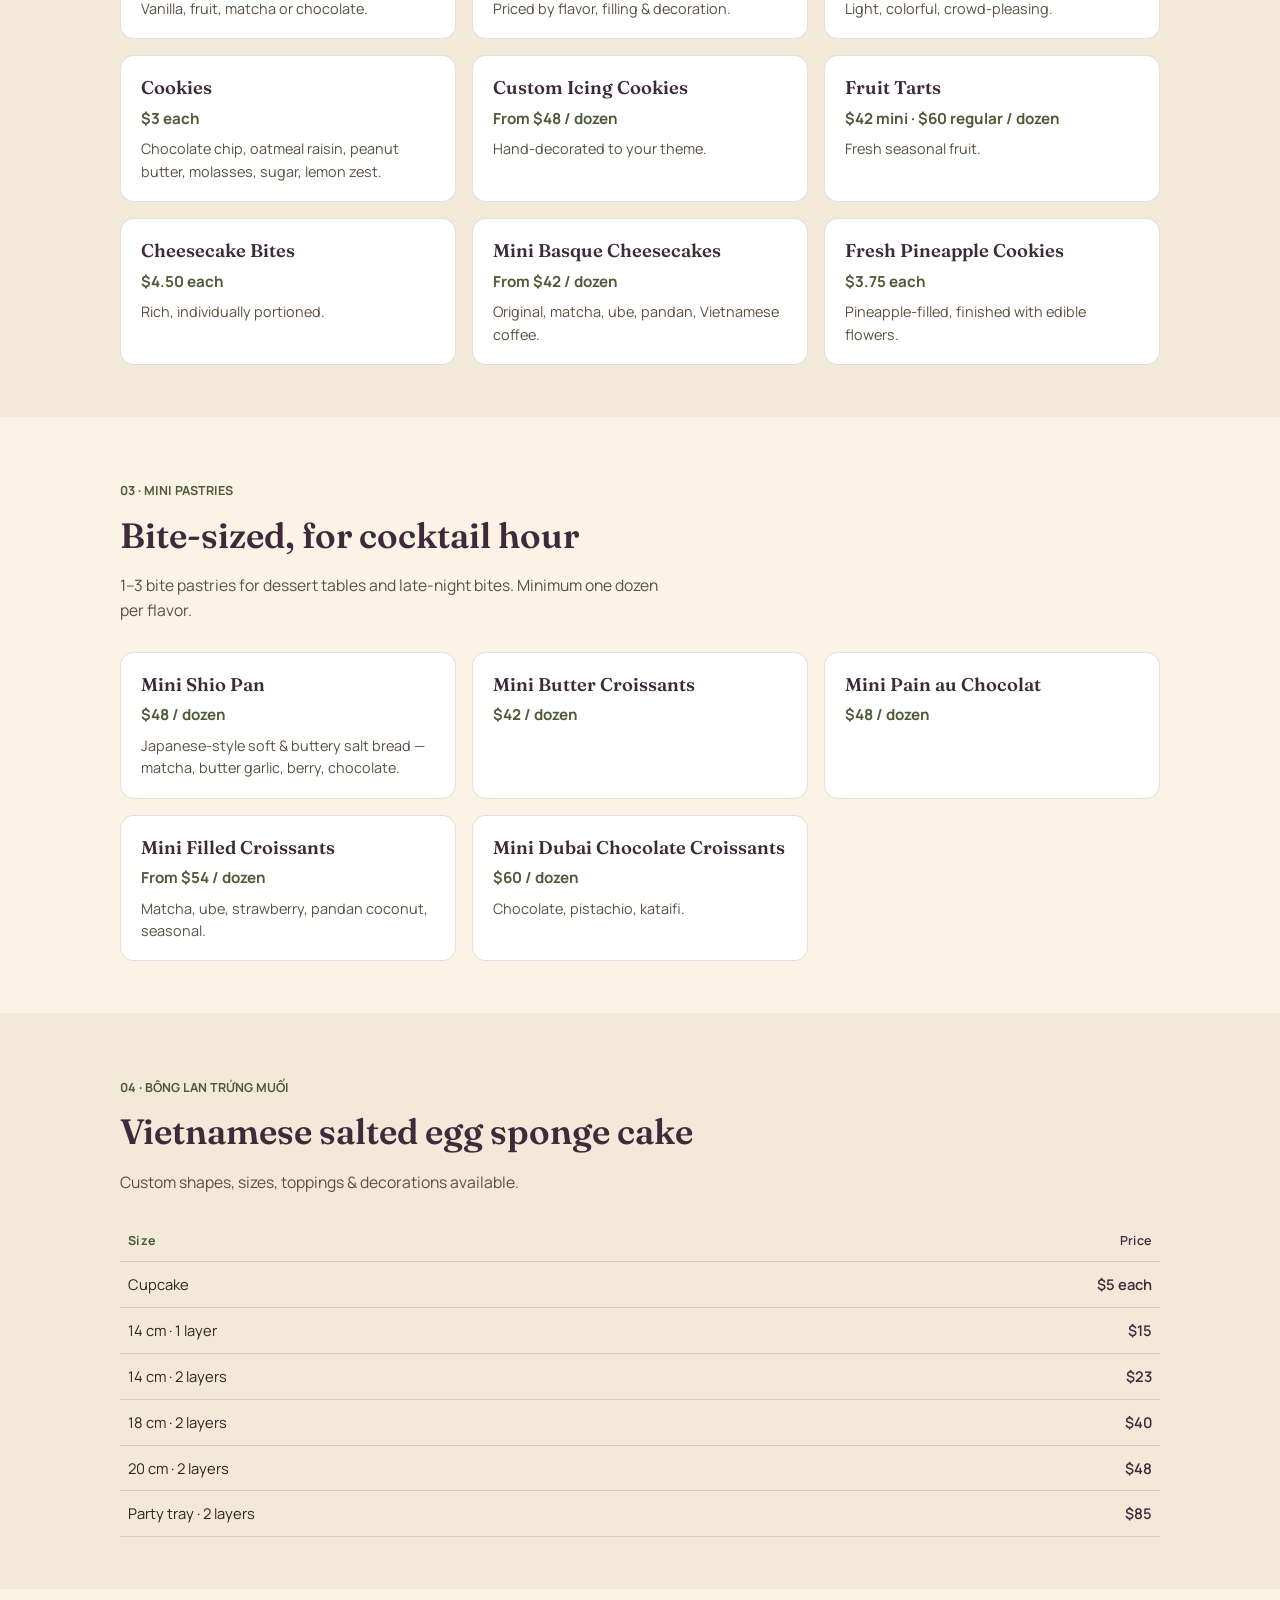
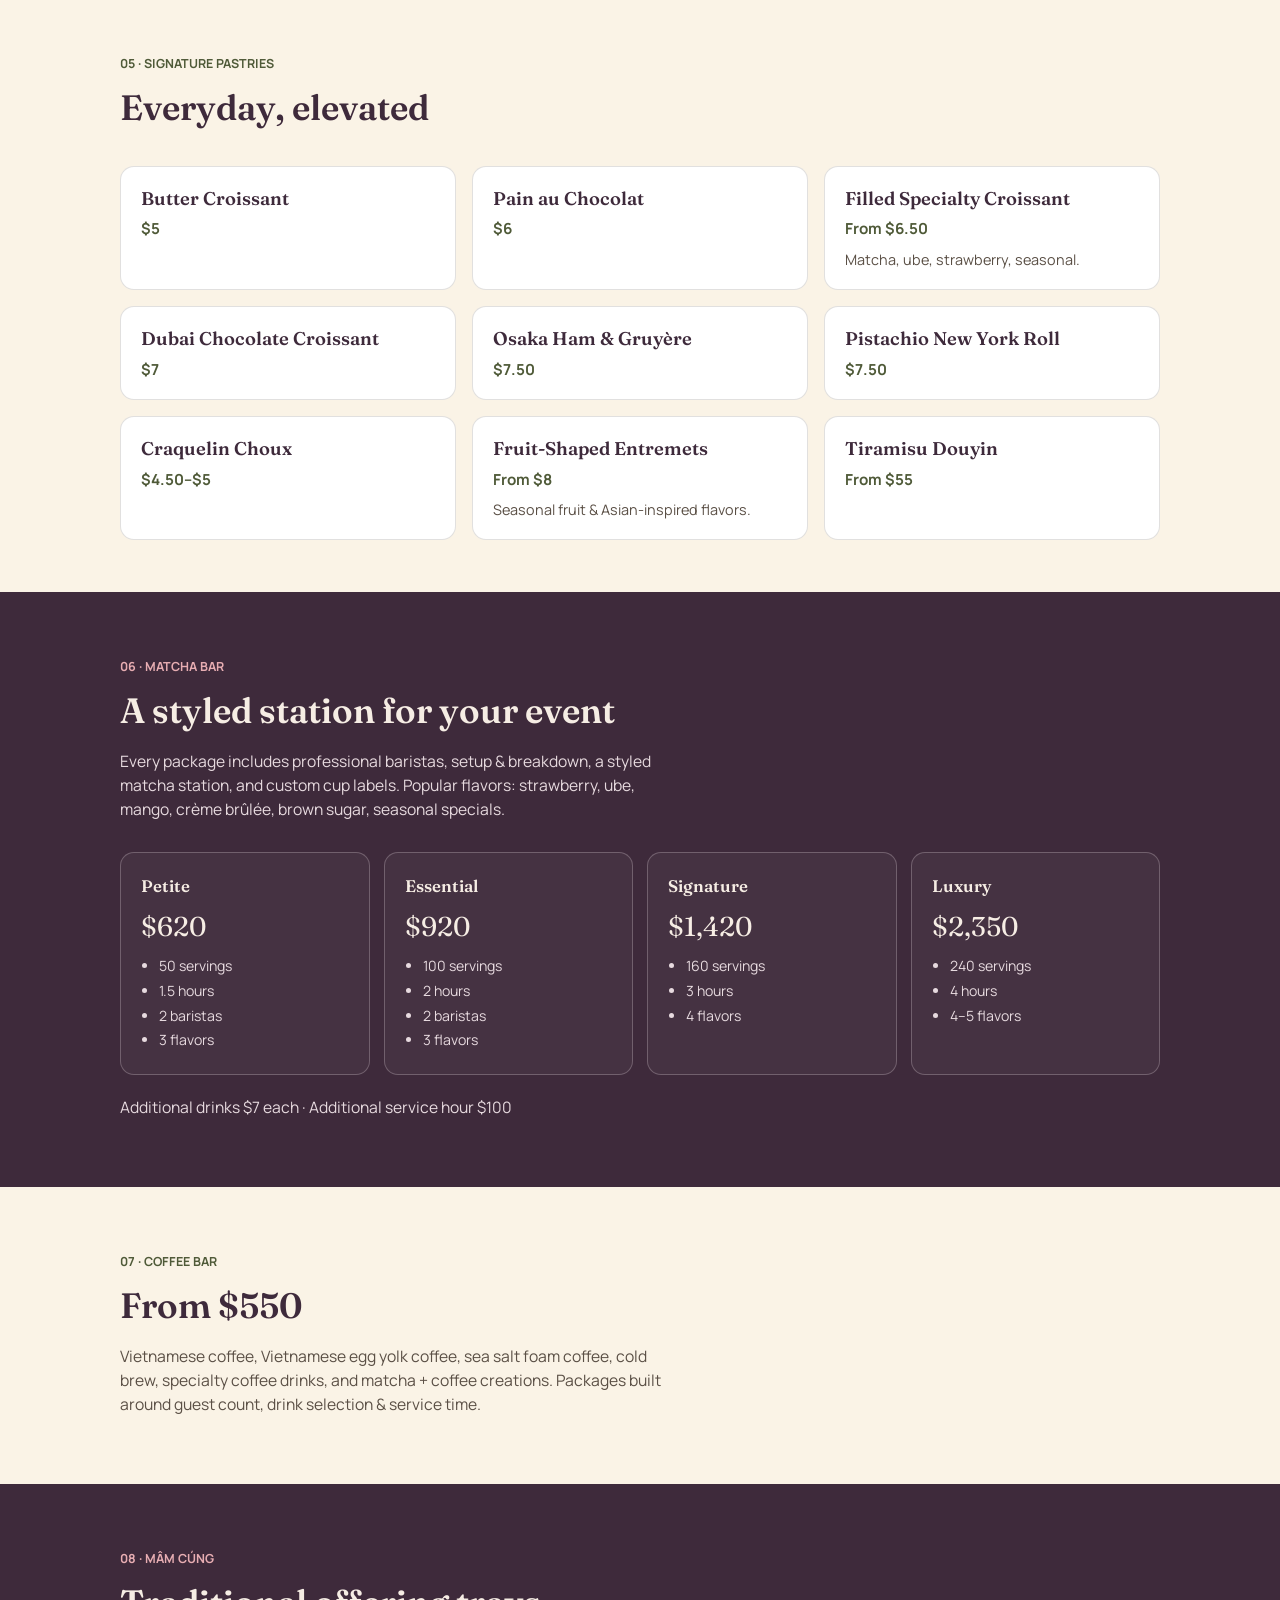
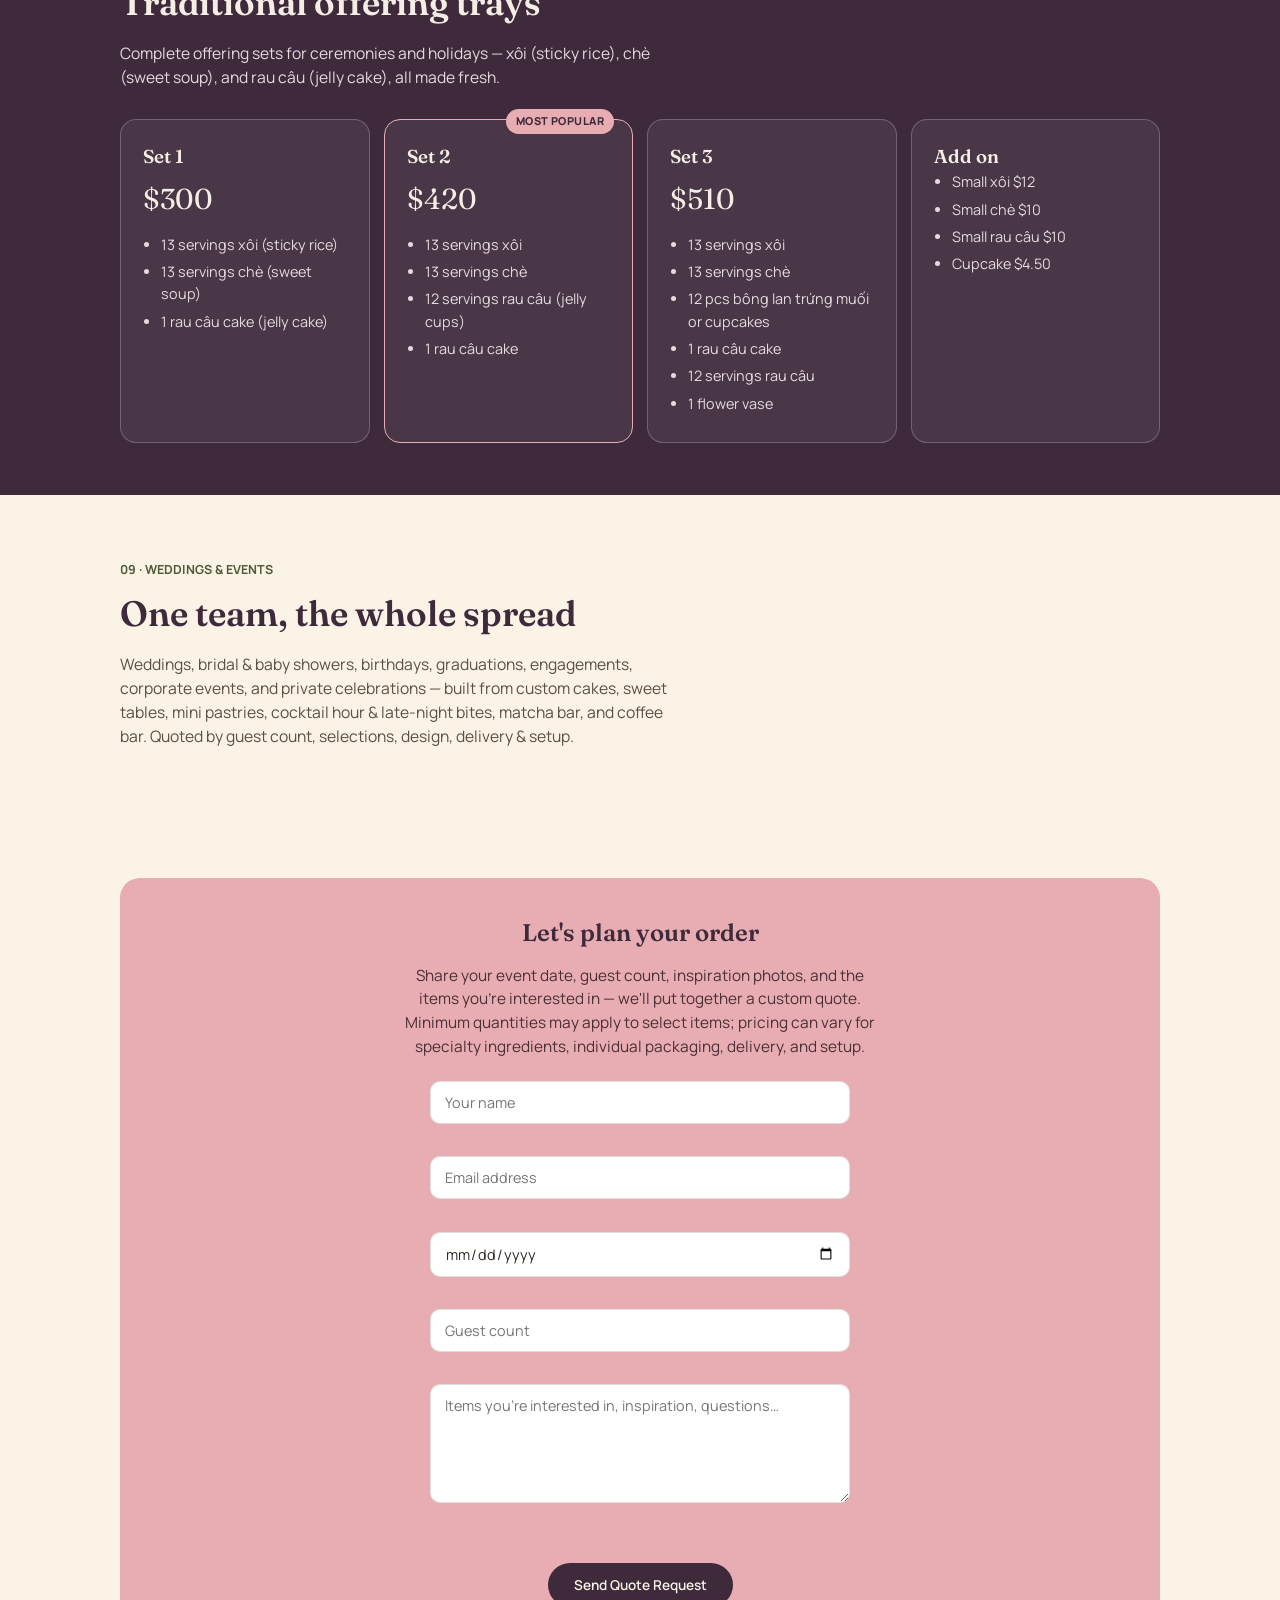
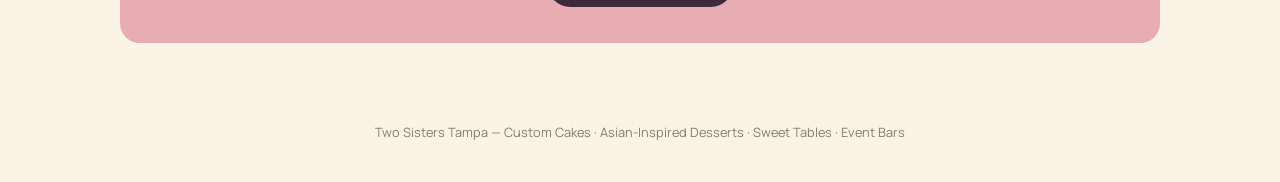
==== commit abc81b6e: "update validation and floating social buttons" ====
--- a/menu.html
+++ b/menu.html
@@ -812,6 +812,108 @@
       · Event Bars
     </footer>
 
+    <!-- Floating contact button. Replace the Facebook/Instagram/Messenger hrefs
+     below with your real profile links (the placeholders won't resolve). -->
+    <div class="fab-wrap open" id="fabWrap">
+      <button
+        class="fab-main"
+        id="fabToggle"
+        type="button"
+        aria-expanded="true"
+        aria-label="Contact us"
+      >
+        <svg
+          viewBox="0 0 24 24"
+          fill="none"
+          stroke="currentColor"
+          stroke-width="2"
+          stroke-linecap="round"
+          stroke-linejoin="round"
+        >
+          <line x1="12" y1="5" x2="12" y2="19" />
+          <line x1="5" y1="12" x2="19" y2="12" />
+        </svg>
+      </button>
+      <a
+        class="fab-item"
+        href="tel:+17347371382"
+        aria-label="Call +1 734 737 1382"
+      >
+        <span class="fab-label">+1 734 737 1382</span>
+        <svg
+          viewBox="0 0 24 24"
+          fill="none"
+          stroke="currentColor"
+          stroke-width="2"
+          stroke-linecap="round"
+          stroke-linejoin="round"
+        >
+          <path
+            d="M22 16.92v3a2 2 0 0 1-2.18 2 19.79 19.79 0 0 1-8.63-3.07 19.5 19.5 0 0 1-6-6 19.79 19.79 0 0 1-3.07-8.67A2 2 0 0 1 4.11 2h3a2 2 0 0 1 2 1.72c.127.96.361 1.903.7 2.81a2 2 0 0 1-.45 2.11L8.09 9.91a16 16 0 0 0 6 6l1.27-1.27a2 2 0 0 1 2.11-.45c.907.339 1.85.573 2.81.7A2 2 0 0 1 22 16.92z"
+          />
+        </svg>
+      </a>
+      <a
+        class="fab-item"
+        href="https://m.me/twosisterstampa"
+        target="_blank"
+        rel="noopener"
+        aria-label="Message us on Messenger"
+      >
+        <span class="fab-label">Messenger</span>
+        <svg
+          viewBox="0 0 24 24"
+          fill="none"
+          stroke="currentColor"
+          stroke-width="2"
+          stroke-linecap="round"
+          stroke-linejoin="round"
+        >
+          <path
+            d="M12 2C6.48 2 2 6.15 2 11.25c0 2.9 1.44 5.49 3.7 7.19V22l3.38-1.86c.9.25 1.87.38 2.92.38 5.52 0 10-4.15 10-9.27S17.52 2 12 2z"
+          />
+          <path
+            d="M6.6 13.8l3.2-3.4 2.45 2.45L17.4 9l-3.2 3.4-2.45-2.45L6.6 13.8z"
+          />
+        </svg>
+      </a>
+      <a
+        class="fab-item"
+        href="https://www.instagram.com/twosisters_tampa/"
+        target="_blank"
+        rel="noopener"
+        aria-label="Follow us on Instagram"
+      >
+        <span class="fab-label">Instagram</span>
+        <svg
+          viewBox="0 0 24 24"
+          fill="none"
+          stroke="currentColor"
+          stroke-width="2"
+          stroke-linecap="round"
+          stroke-linejoin="round"
+        >
+          <rect x="3" y="3" width="18" height="18" rx="5" />
+          <circle cx="12" cy="12" r="4" />
+          <circle cx="17.3" cy="6.7" r="1" fill="currentColor" stroke="none" />
+        </svg>
+      </a>
+      <a
+        class="fab-item"
+        href="Facebook"
+        target="_blank"
+        rel="noopener"
+        aria-label="Visit our Facebook page"
+      >
+        <span class="fab-label">Facebook</span>
+        <svg viewBox="0 0 24 24" fill="currentColor">
+          <path
+            d="M22 12a10 10 0 1 0-11.56 9.88v-6.99H7.9V12h2.54V9.8c0-2.5 1.49-3.89 3.77-3.89 1.1 0 2.24.2 2.24.2v2.46h-1.26c-1.24 0-1.63.77-1.63 1.56V12h2.78l-.44 2.89h-2.34v6.99A10 10 0 0 0 22 12z"
+          />
+        </svg>
+      </a>
+    </div>
+
     <script src="js/script.js"></script>
   </body>
 </html>
--- a/css/style.css
+++ b/css/style.css
@@ -214,3 +214,16 @@
 .promo-body .promo-link:after{content:" →";}
 @media(min-width:640px){ .promo-grid{grid-template-columns:repeat(2,1fr);} }
 @media(min-width:900px){ .promo-grid{grid-template-columns:repeat(4,1fr);} }
+
+/* ============ Floating contact button ============ */
+.fab-wrap{position:fixed; right:16px; bottom:calc(18px + env(safe-area-inset-bottom,0px)); z-index:60; display:flex; flex-direction:column-reverse; align-items:center; gap:12px;}
+.fab-item{width:46px; height:46px; border-radius:50%; background:#fff; border:1px solid var(--line); display:flex; align-items:center; justify-content:center; box-shadow:0 6px 18px rgba(46,38,32,0.22); text-decoration:none; color:var(--ink); opacity:0; transform:translateY(10px) scale(0.85); pointer-events:none; transition:opacity .2s ease, transform .2s ease; }
+.fab-item svg{width:20px; height:20px;}
+.fab-wrap.open .fab-item{opacity:1; transform:translateY(0) scale(1); pointer-events:auto;}
+.fab-main{width:58px; height:58px; border-radius:50%; background:var(--matcha-d); color:#fff; border:none; display:flex; align-items:center; justify-content:center; box-shadow:0 10px 24px rgba(46,38,32,0.3); cursor:pointer;}
+.fab-main svg{width:26px; height:26px; transition:transform .2s ease;}
+.fab-wrap.open .fab-main{background:var(--plum);}
+.fab-wrap.open .fab-main svg{transform:rotate(135deg);}
+.fab-label{position:absolute; right:60px; top:50%; transform:translateY(-50%); background:var(--plum); color:#fff; font-size:0.72rem; font-weight:600; padding:5px 10px; border-radius:8px; white-space:nowrap; opacity:0; pointer-events:none; transition:opacity .15s ease;}
+.fab-item:hover .fab-label{opacity:1;}
+@media(max-width:480px){ .fab-label{display:none;} }
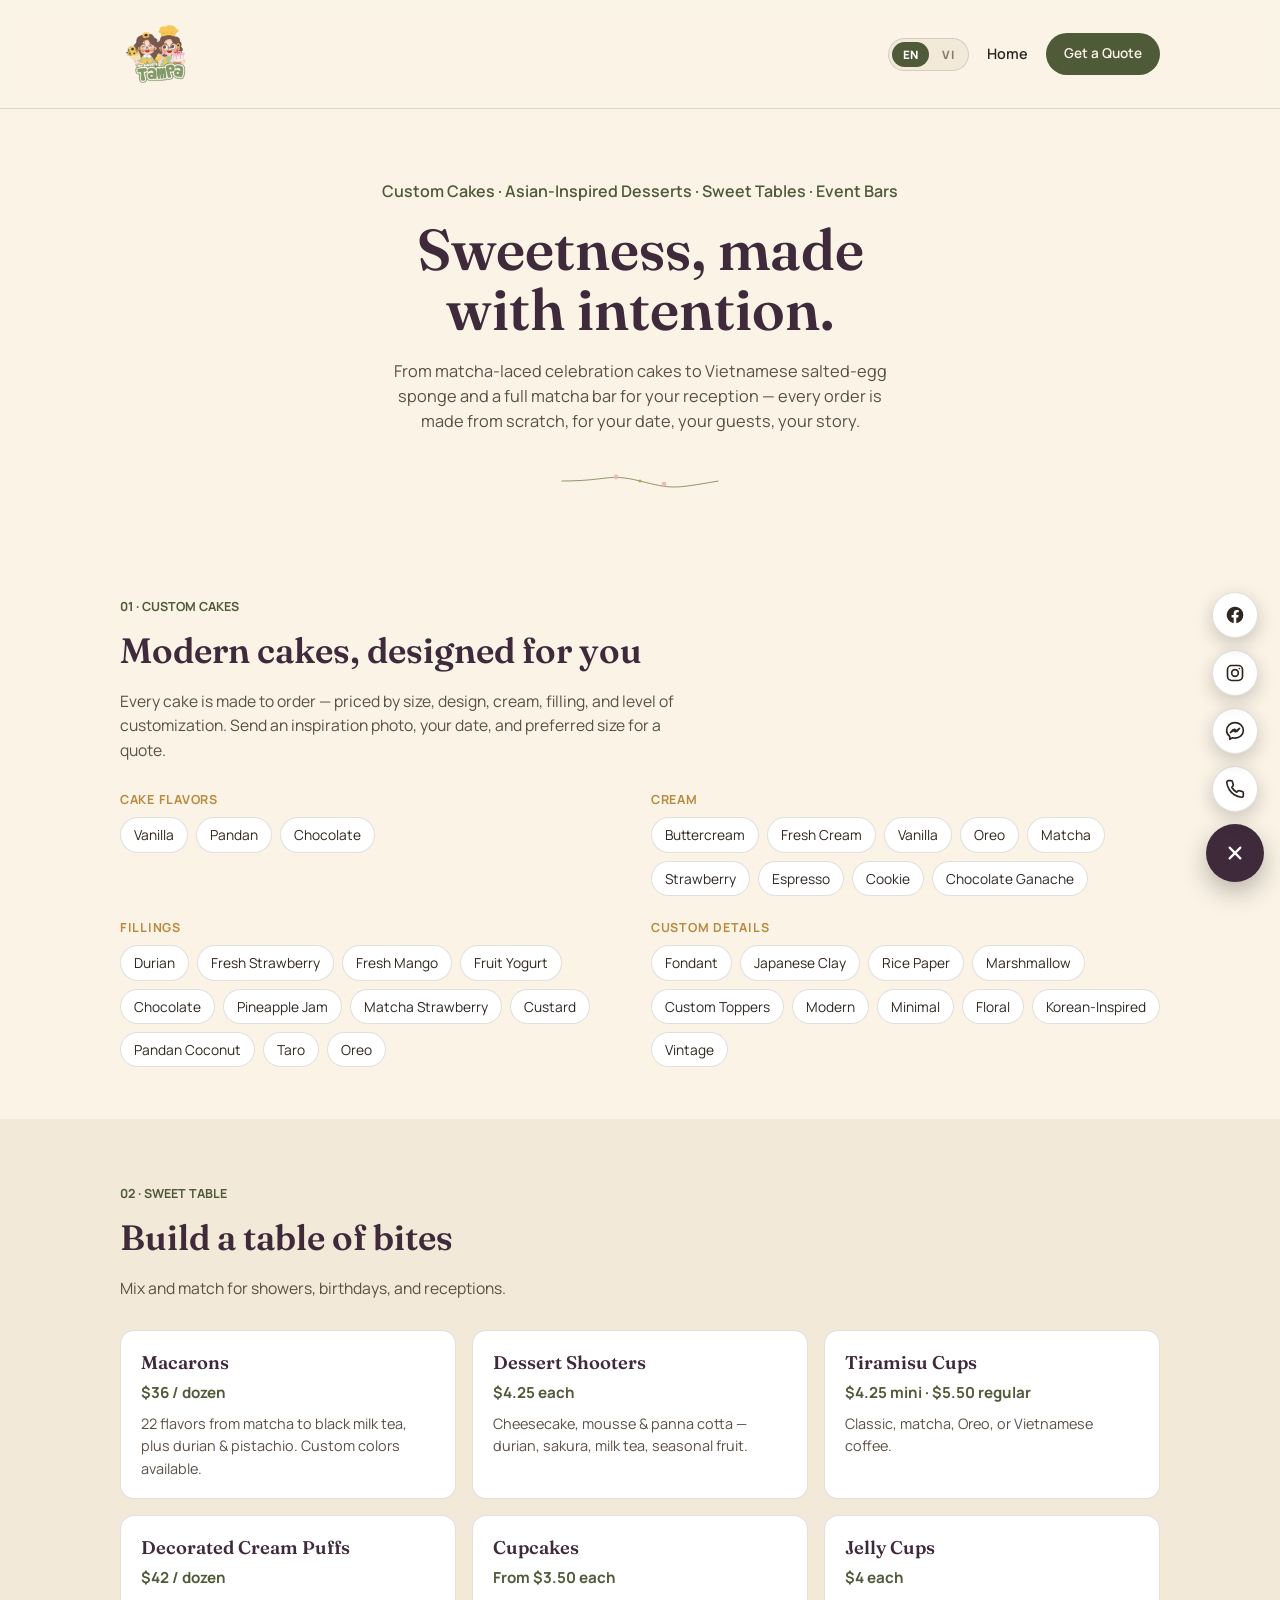
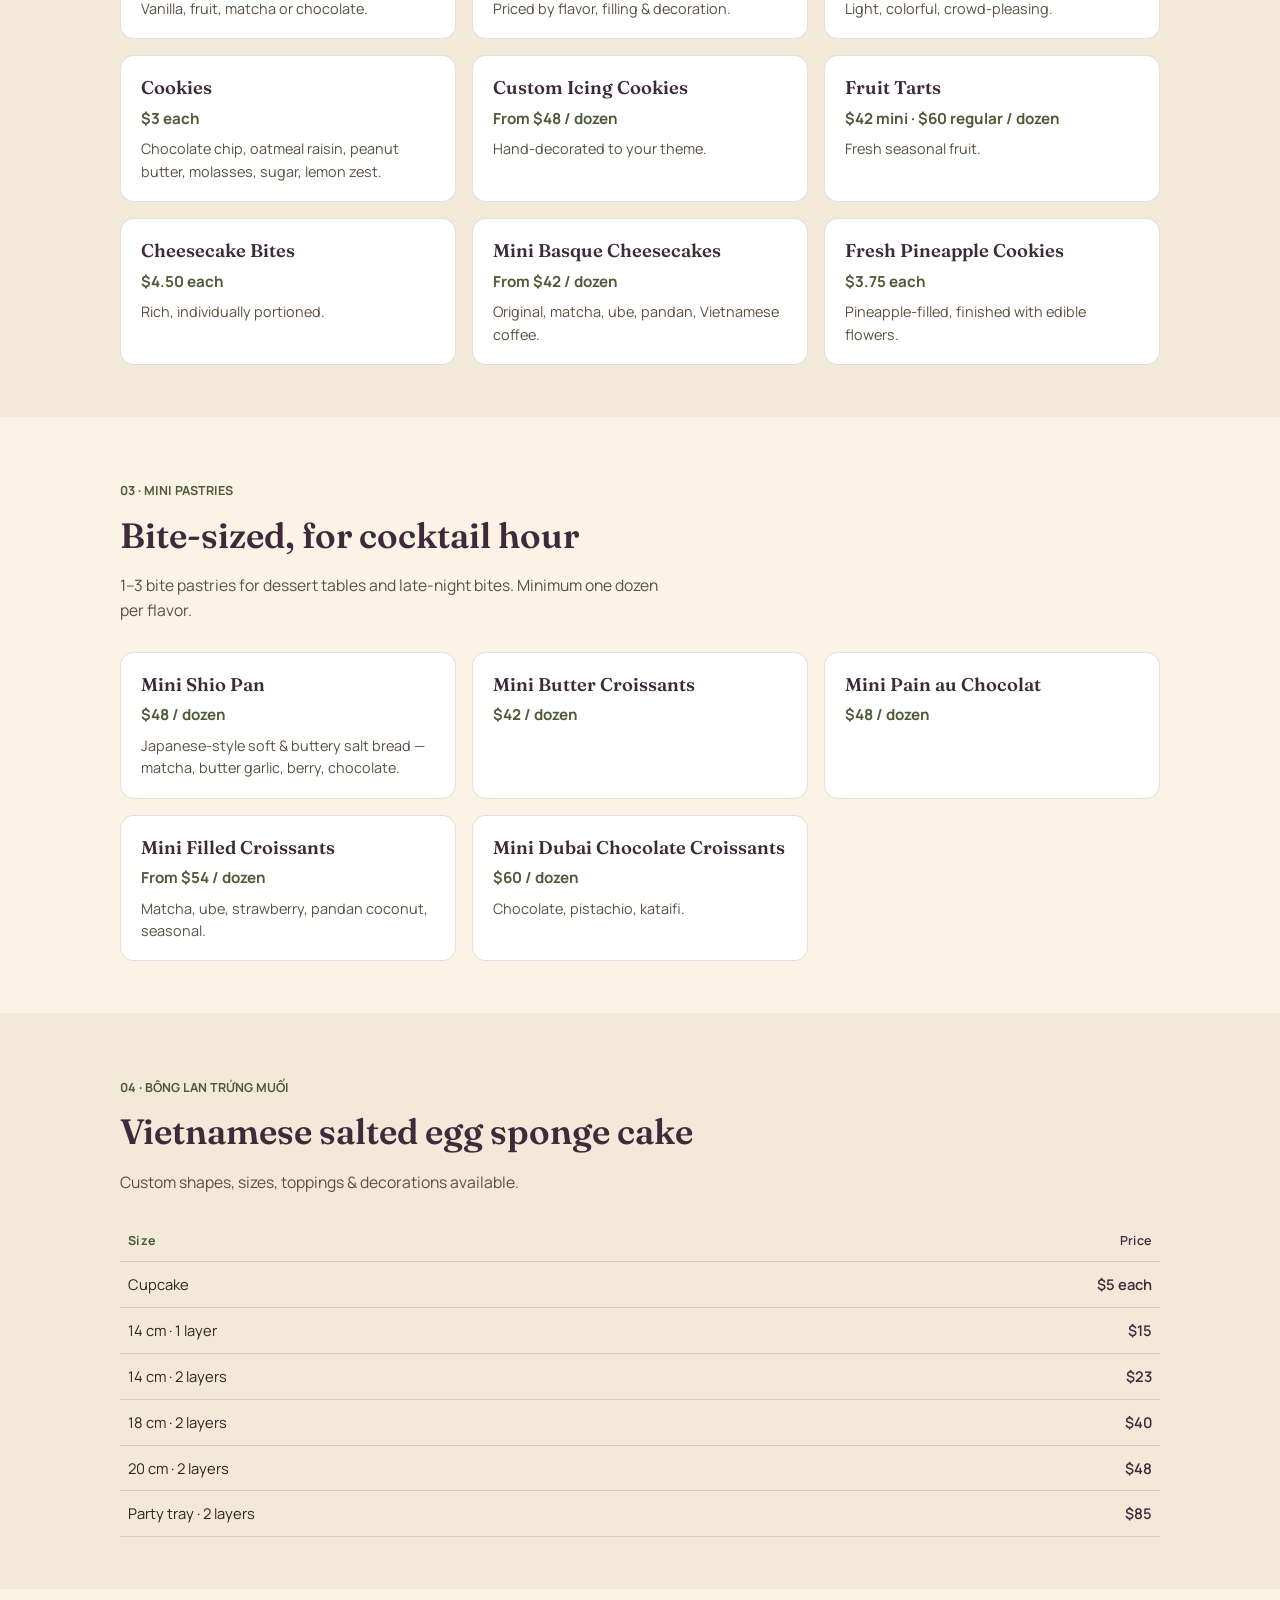
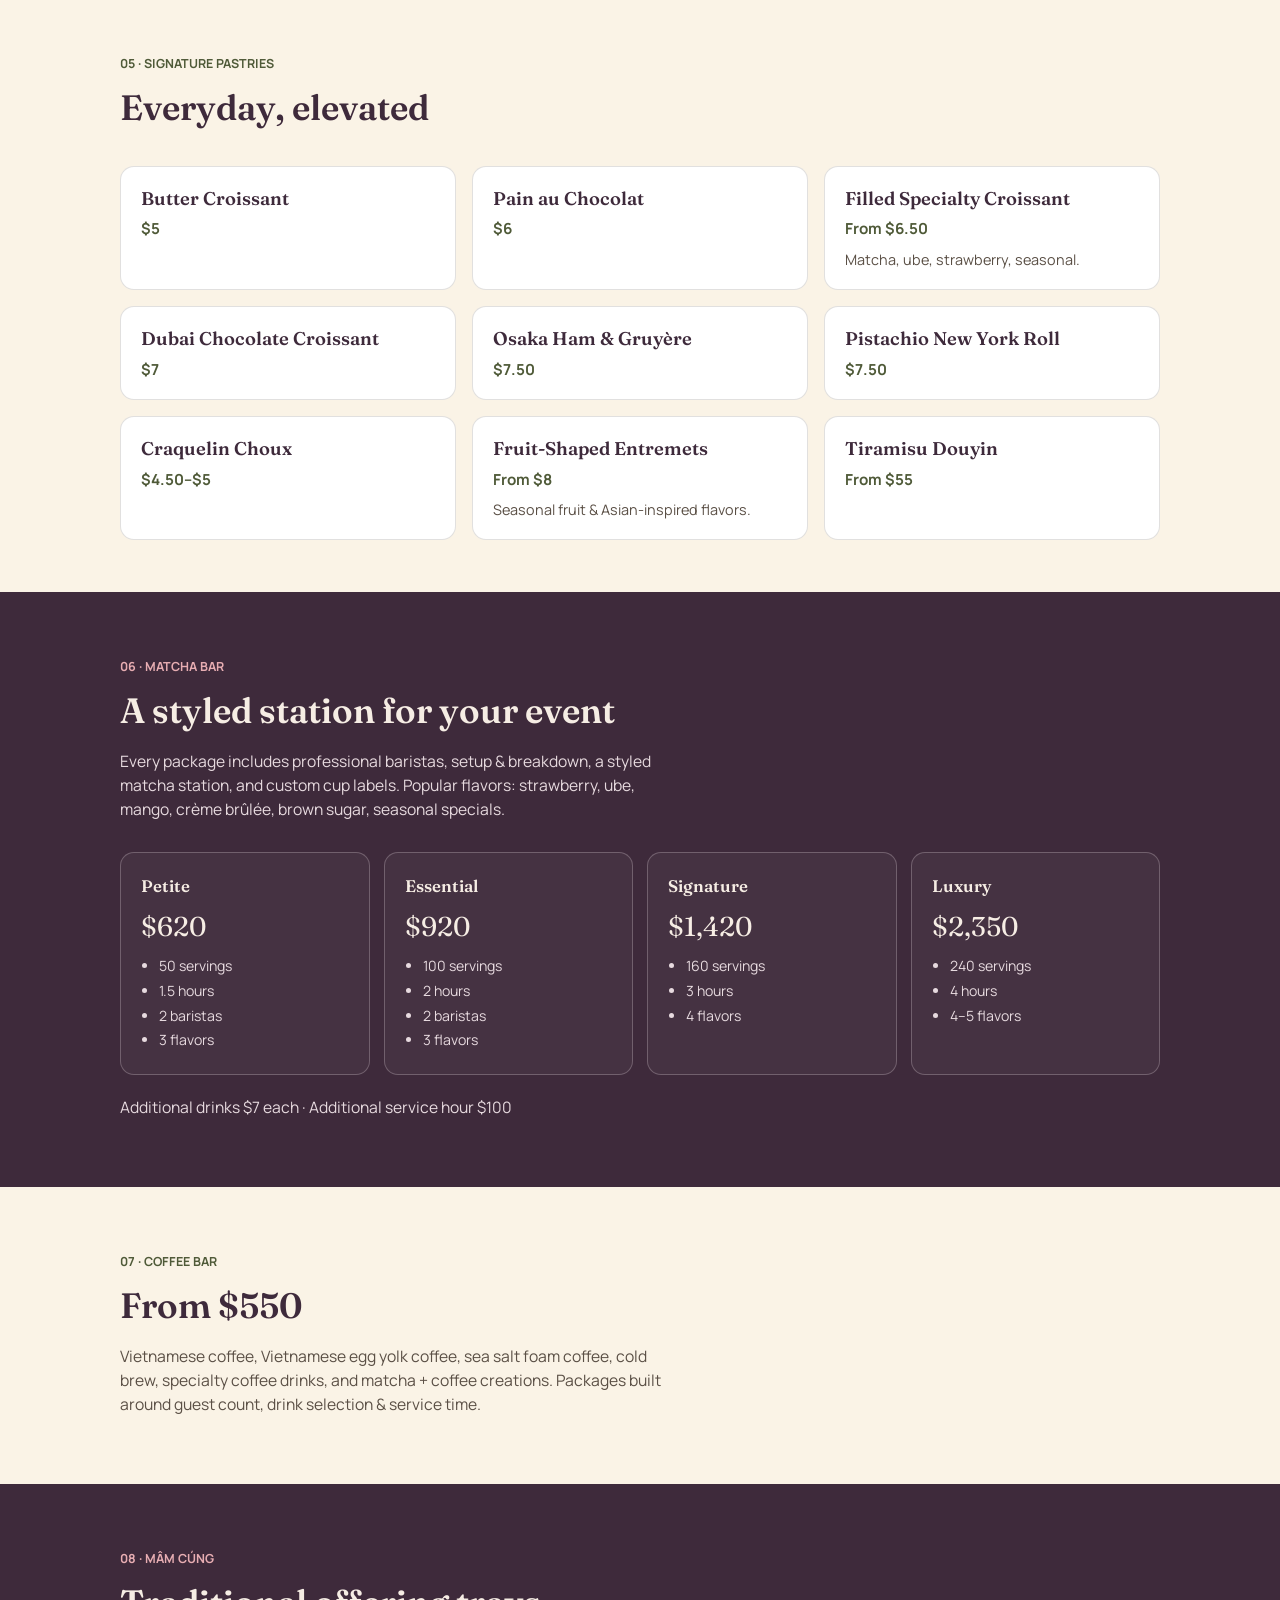
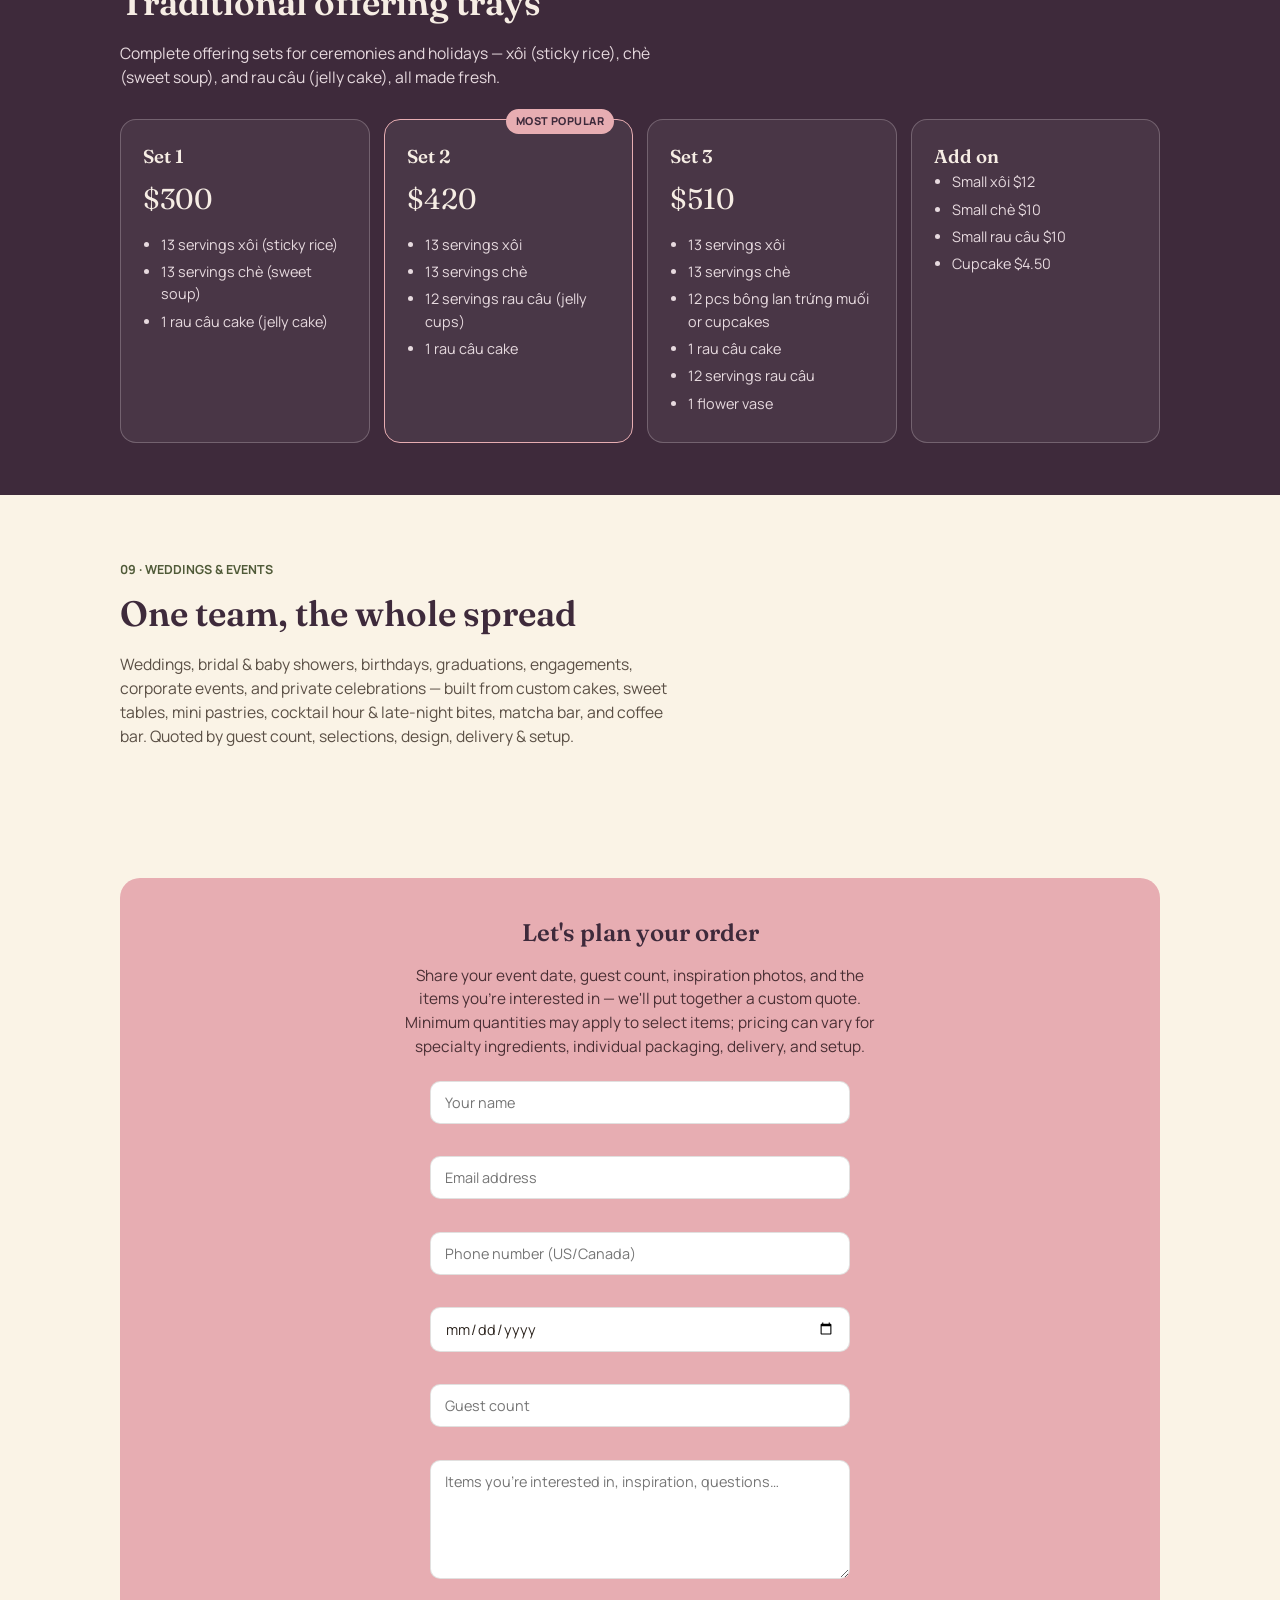
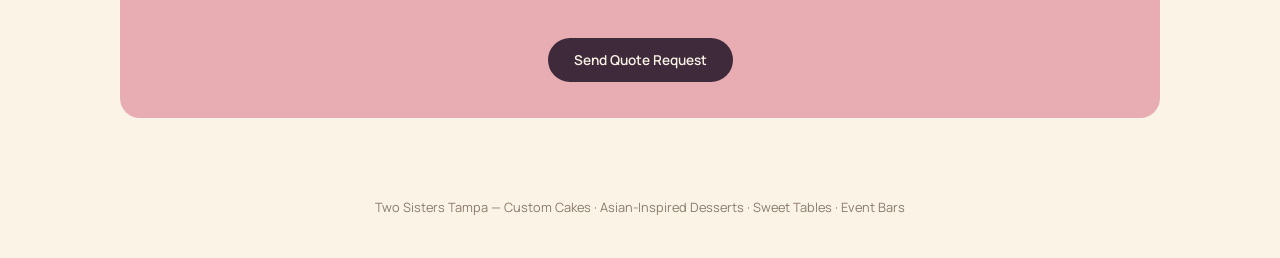
==== commit b6108234: "Adding phone number into form" ====
--- a/menu.html
+++ b/menu.html
@@ -725,6 +725,22 @@
               />
               <span class="error-message" id="email-error" role="alert"></span>
             </div>
+            
+            <div class="form-group">
+              <input
+                type="tel"
+                name="phone"
+                id="phone"
+                data-en-ph="Phone number (US/Canada)"
+                data-vi-ph="Số điện thoại (Mỹ/Canada)"
+                placeholder="Phone number (US/Canada)"
+                required
+                aria-required="true"
+                autocomplete="tel"
+                inputmode="tel"
+              />
+              <span class="error-message" id="phone-error" role="alert"></span>
+            </div>
 
             <!-- Event Date -->
             <div class="form-group">
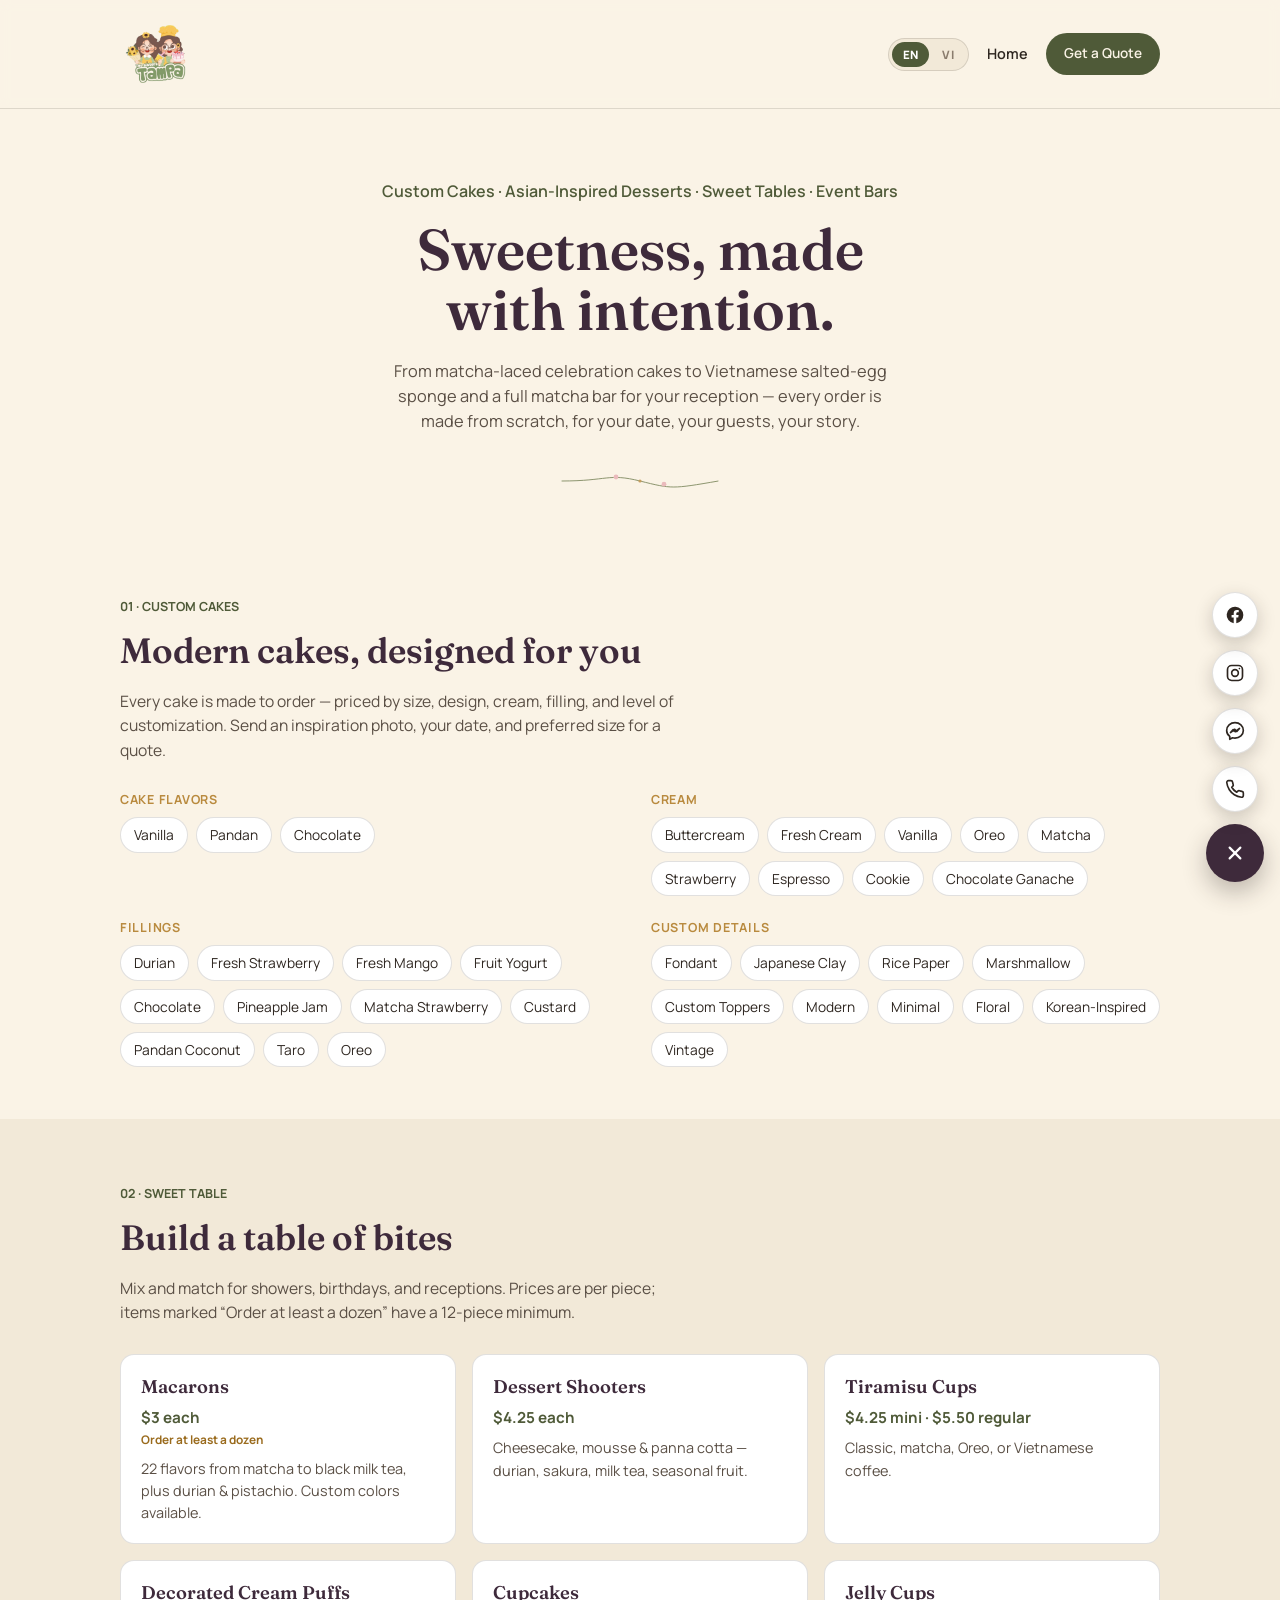
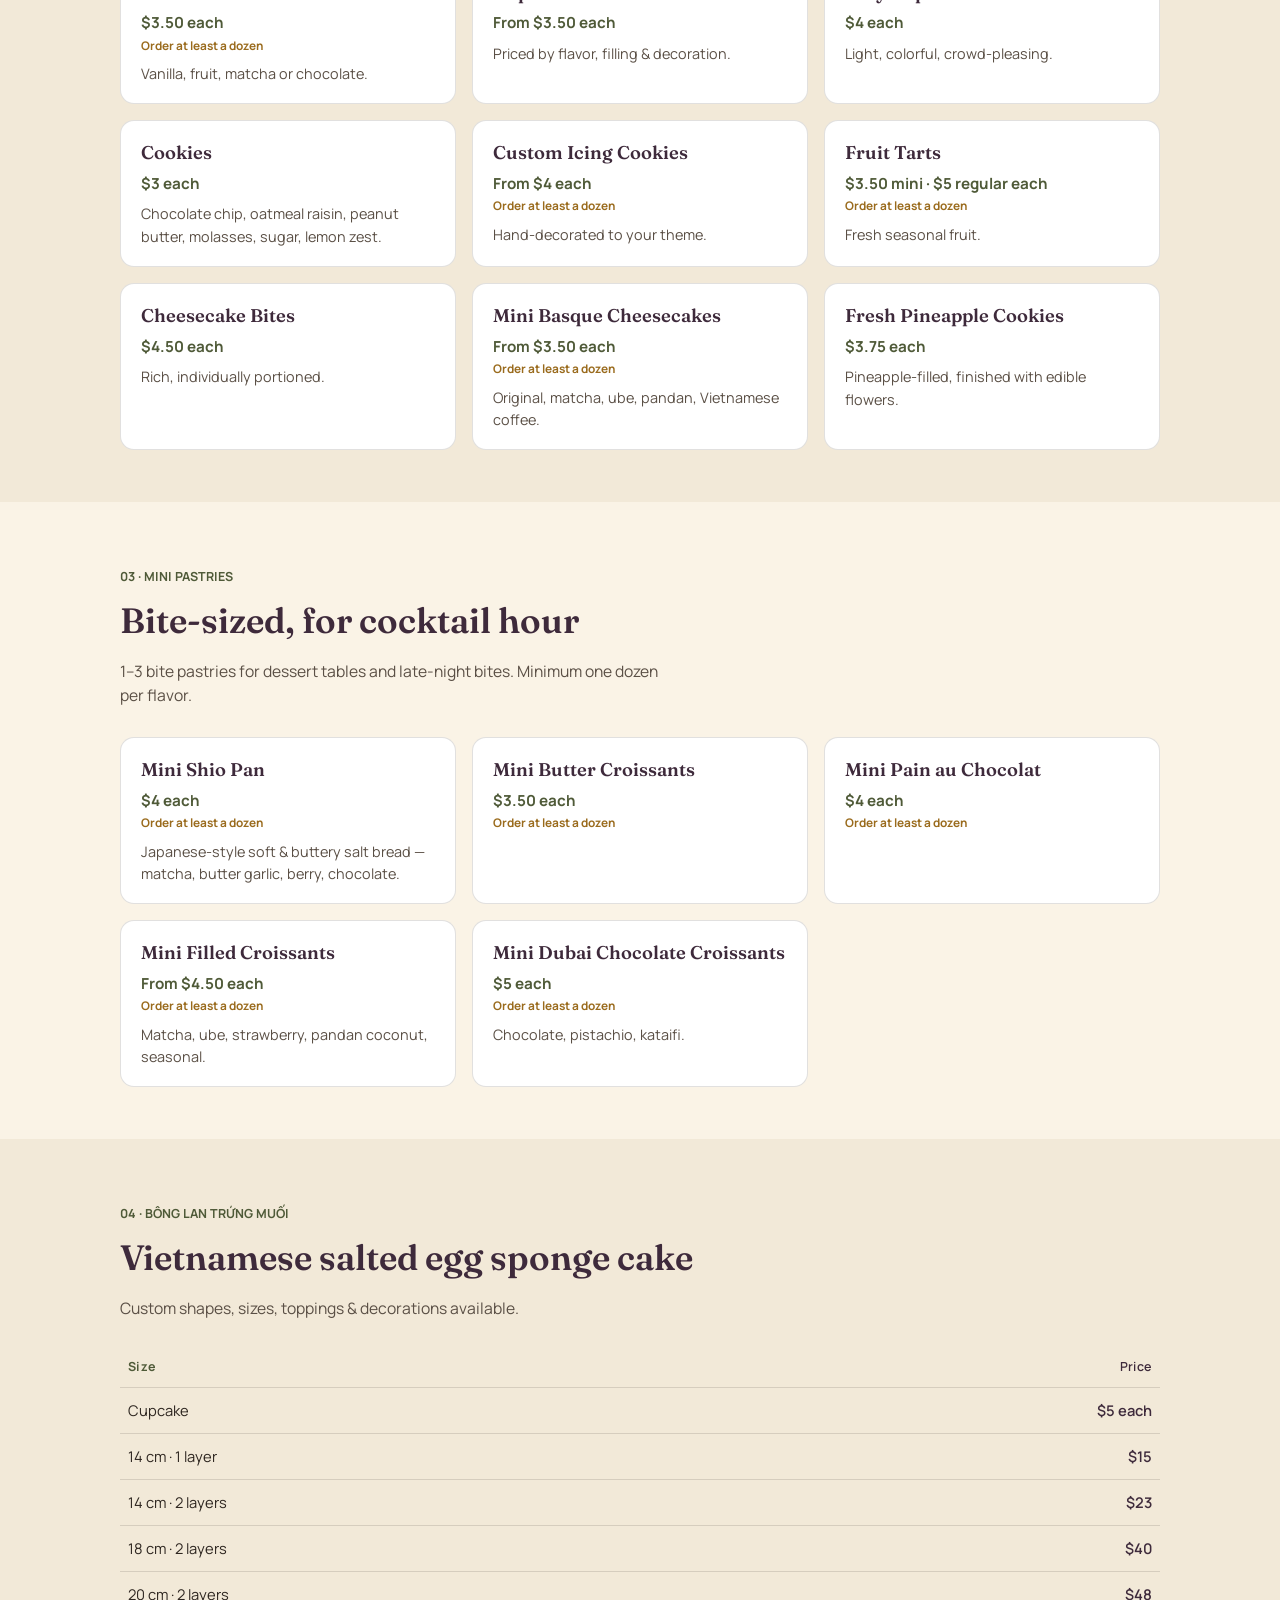
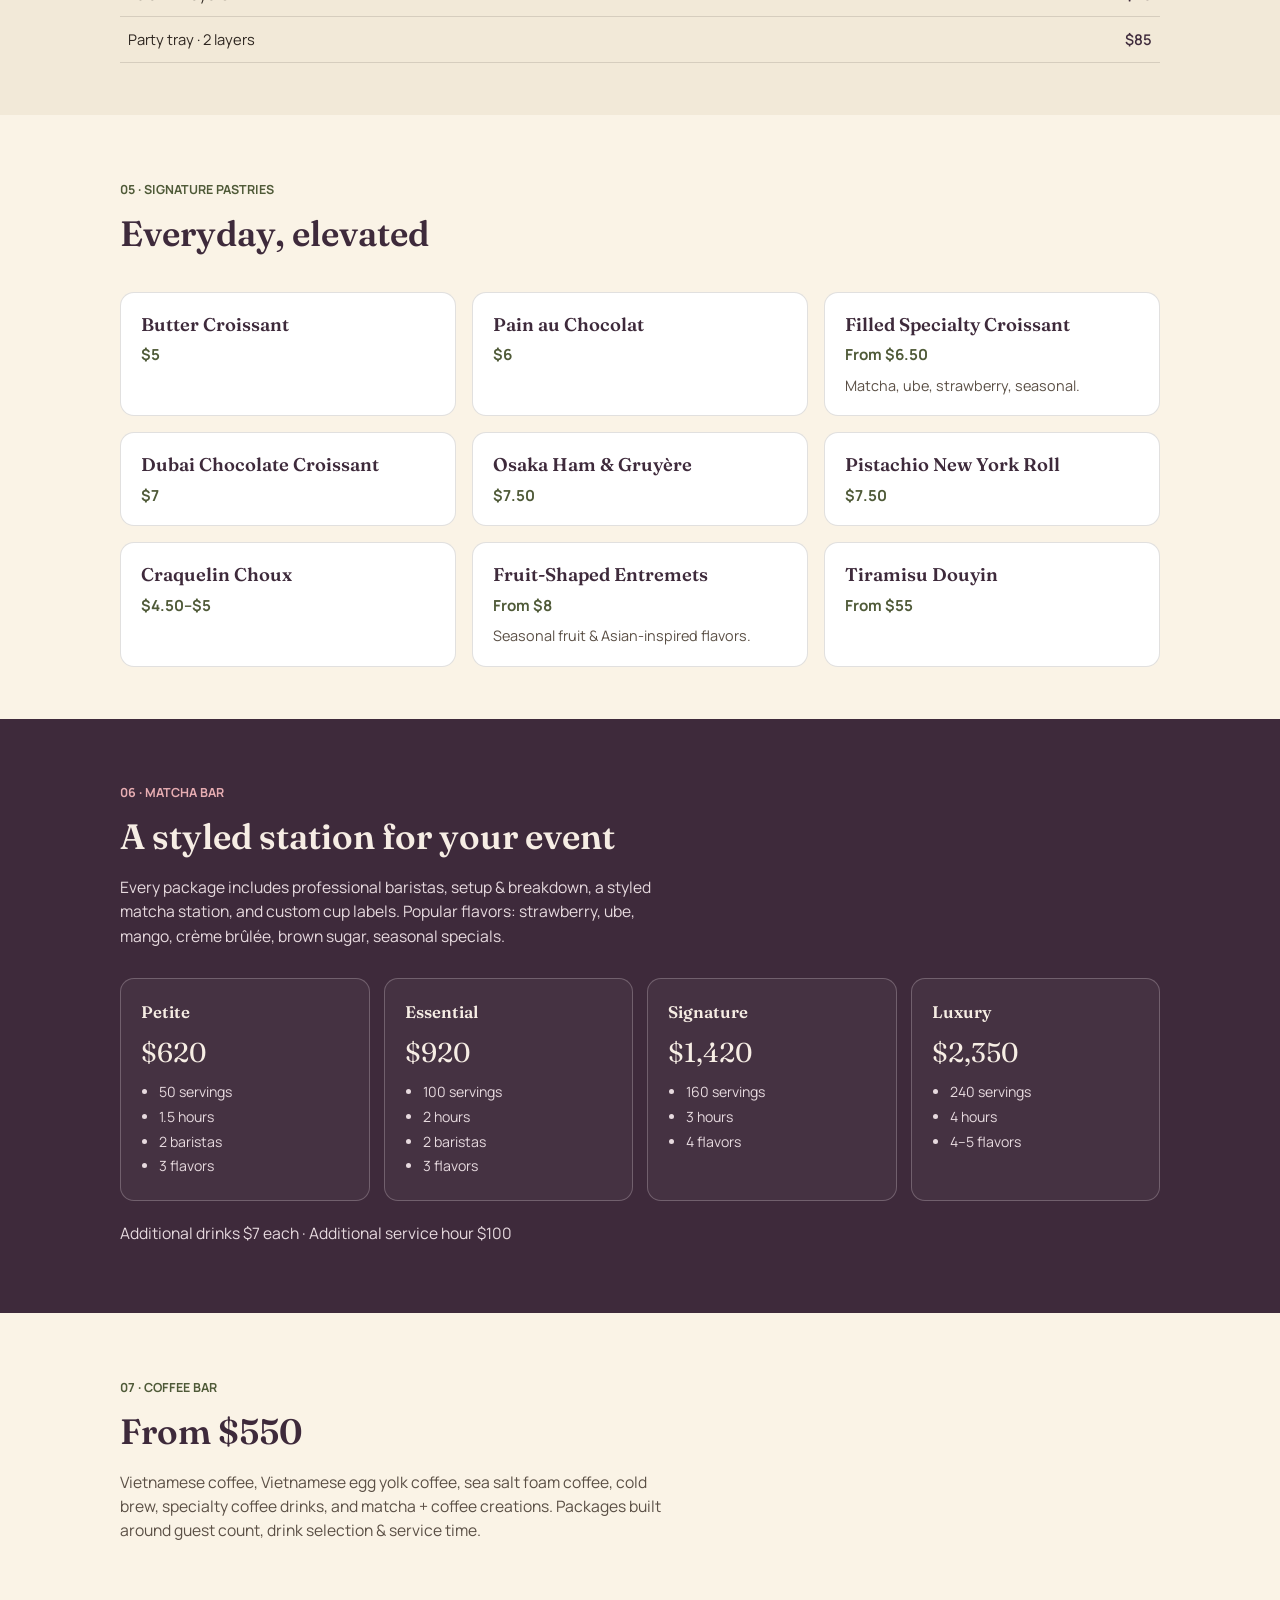
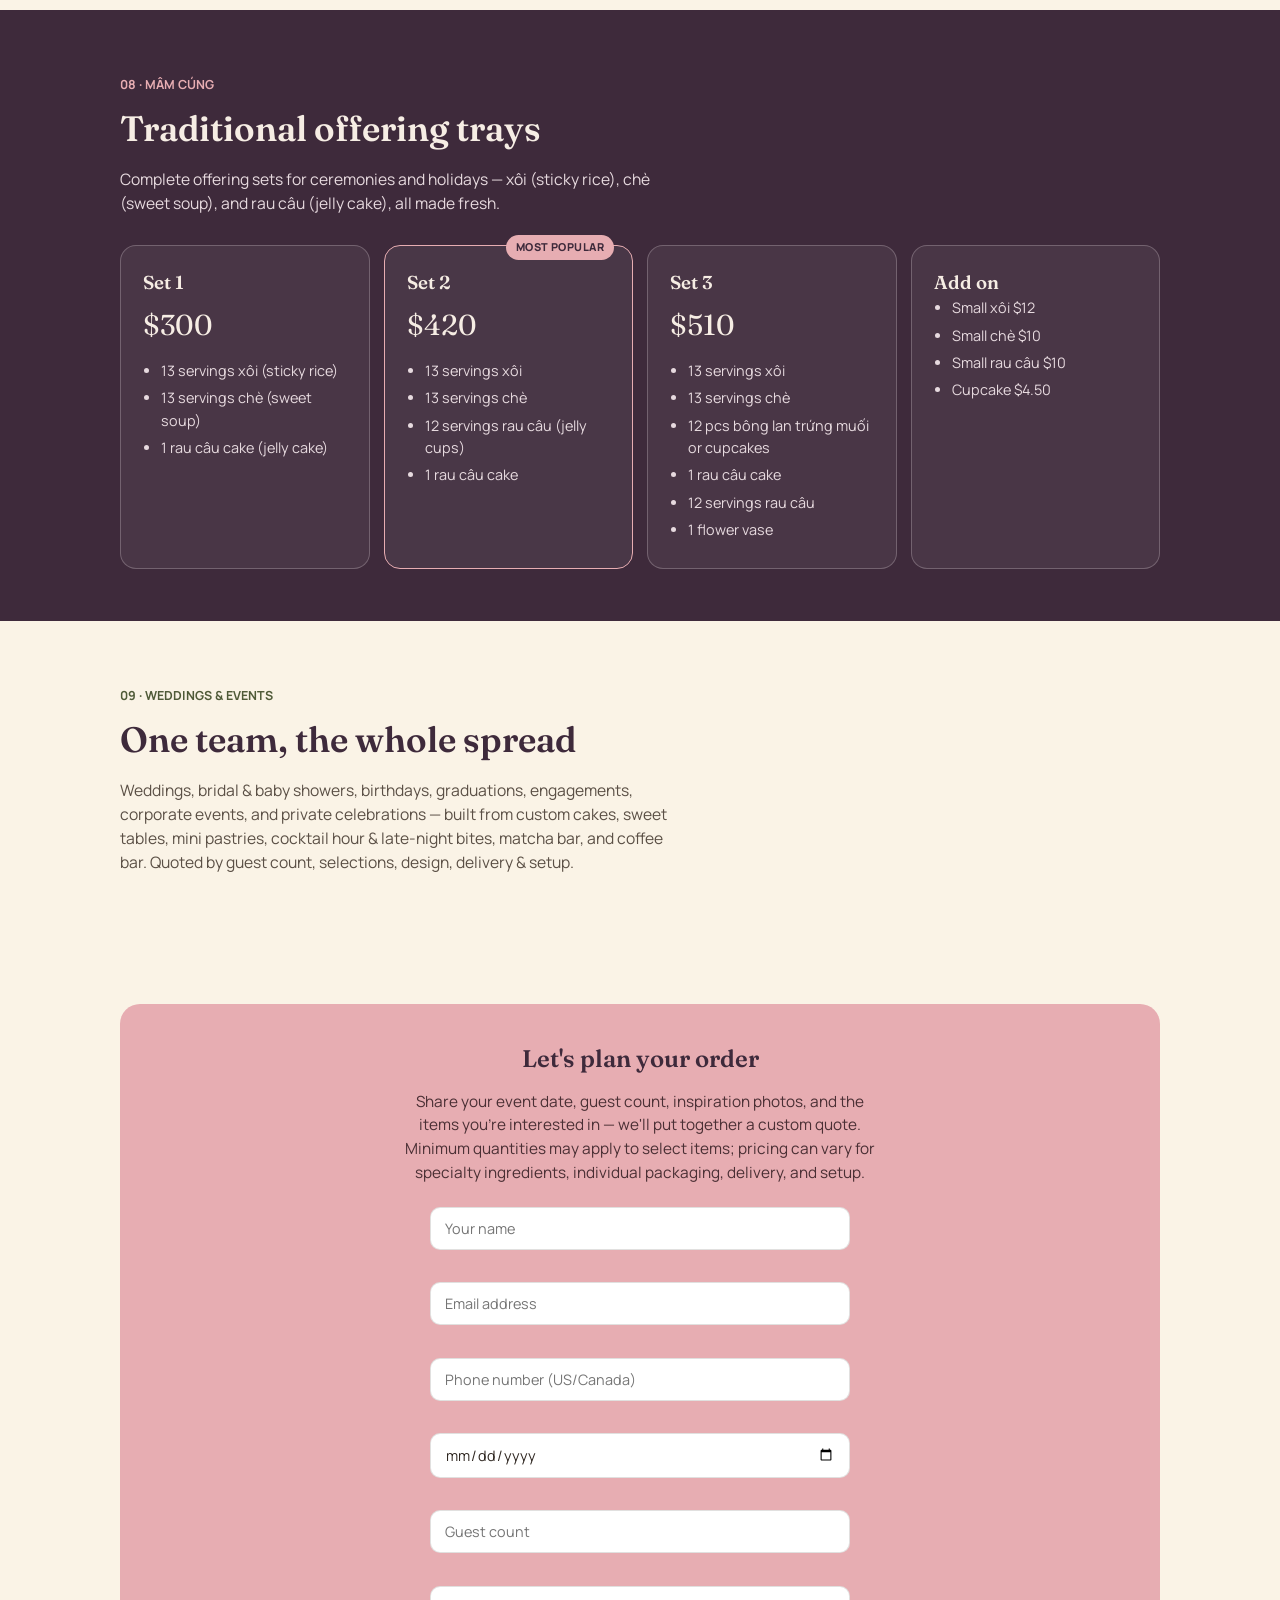
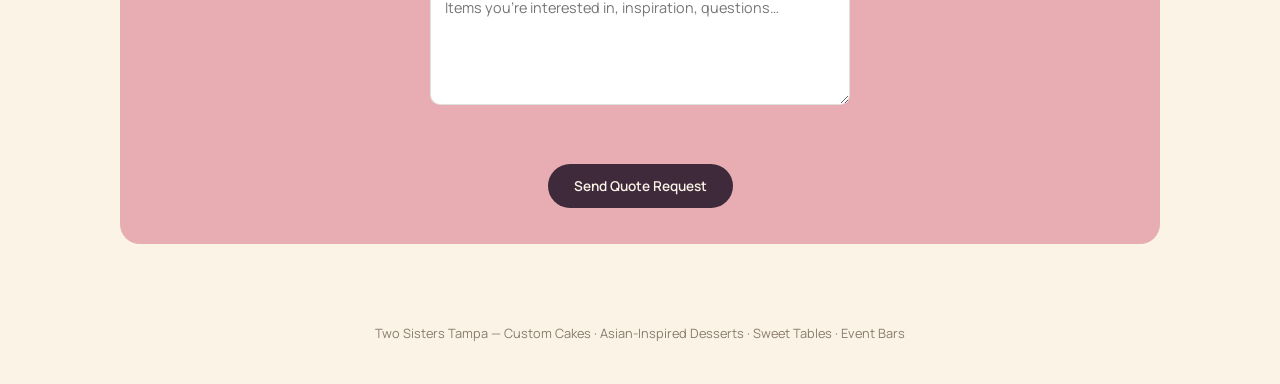
==== commit 1baf67bc: "order controller" ====
--- a/menu.html
+++ b/menu.html
@@ -164,150 +164,41 @@
     </section>
 
     <section class="alt" id="sweet-table">
-      <div class="wrap">
-        <p class="eyebrow">
-          02 ·
-          <span data-en="SWEET TABLE" data-vi="BÀN TIỆC NGỌT">SWEET TABLE</span>
-        </p>
-        <h2
-          class="stitle"
-          data-en="Build a table of bites"
-          data-vi="Xây dựng bàn tiệc ngọt"
-        >
-          Build a table of bites
-        </h2>
-        <p
-          class="sintro"
-          data-en="Mix and match for showers, birthdays, and receptions."
-          data-vi="Kết hợp tự do cho baby shower, sinh nhật và tiệc cưới."
-        >
-          Mix and match for showers, birthdays, and receptions.
-        </p>
-        <div class="grid">
-          <div class="card">
-            <h3>Macarons</h3>
-            <div class="price">$36 / dozen</div>
-            <p>
-              22 flavors from matcha to black milk tea, plus durian &amp;
-              pistachio. Custom colors available.
-            </p>
-          </div>
-          <div class="card">
-            <h3>Dessert Shooters</h3>
-            <div class="price">$4.25 each</div>
-            <p>
-              Cheesecake, mousse &amp; panna cotta — durian, sakura, milk tea,
-              seasonal fruit.
-            </p>
-          </div>
-          <div class="card">
-            <h3>Tiramisu Cups</h3>
-            <div class="price">$4.25 mini · $5.50 regular</div>
-            <p>Classic, matcha, Oreo, or Vietnamese coffee.</p>
-          </div>
-          <div class="card">
-            <h3>Decorated Cream Puffs</h3>
-            <div class="price">$42 / dozen</div>
-            <p>Vanilla, fruit, matcha or chocolate.</p>
-          </div>
-          <div class="card">
-            <h3>Cupcakes</h3>
-            <div class="price">From $3.50 each</div>
-            <p>Priced by flavor, filling &amp; decoration.</p>
-          </div>
-          <div class="card">
-            <h3>Jelly Cups</h3>
-            <div class="price">$4 each</div>
-            <p>Light, colorful, crowd-pleasing.</p>
-          </div>
-          <div class="card">
-            <h3>Cookies</h3>
-            <div class="price">$3 each</div>
-            <p>
-              Chocolate chip, oatmeal raisin, peanut butter, molasses, sugar,
-              lemon zest.
-            </p>
-          </div>
-          <div class="card">
-            <h3>Custom Icing Cookies</h3>
-            <div class="price">From $48 / dozen</div>
-            <p>Hand-decorated to your theme.</p>
-          </div>
-          <div class="card">
-            <h3>Fruit Tarts</h3>
-            <div class="price">$42 mini · $60 regular / dozen</div>
-            <p>Fresh seasonal fruit.</p>
-          </div>
-          <div class="card">
-            <h3>Cheesecake Bites</h3>
-            <div class="price">$4.50 each</div>
-            <p>Rich, individually portioned.</p>
-          </div>
-          <div class="card">
-            <h3>Mini Basque Cheesecakes</h3>
-            <div class="price">From $42 / dozen</div>
-            <p>Original, matcha, ube, pandan, Vietnamese coffee.</p>
-          </div>
-          <div class="card">
-            <h3>Fresh Pineapple Cookies</h3>
-            <div class="price">$3.75 each</div>
-            <p>Pineapple-filled, finished with edible flowers.</p>
-          </div>
-        </div>
-      </div>
-    </section>
-
-    <section id="pastries">
-      <div class="wrap">
-        <p class="eyebrow">
-          03 ·
-          <span data-en="MINI PASTRIES" data-vi="BÁNH MINI">MINI PASTRIES</span>
-        </p>
-        <h2
-          class="stitle"
-          data-en="Bite-sized, for cocktail hour"
-          data-vi="Kích thước nhỏ gọn cho giờ cocktail"
-        >
-          Bite-sized, for cocktail hour
-        </h2>
-        <p
-          class="sintro"
-          data-en="1–3 bite pastries for dessert tables and late-night bites. Minimum one dozen per flavor."
-          data-vi="Bánh 1–3 miếng cho bàn tráng miệng và tiệc khuya. Đặt tối thiểu 1 tá mỗi vị."
-        >
-          1–3 bite pastries for dessert tables and late-night bites. Minimum one
-          dozen per flavor.
-        </p>
-        <div class="grid">
-          <div class="card">
-            <h3>Mini Shio Pan</h3>
-            <div class="price">$48 / dozen</div>
-            <p>
-              Japanese-style soft &amp; buttery salt bread — matcha, butter
-              garlic, berry, chocolate.
-            </p>
-          </div>
-          <div class="card">
-            <h3>Mini Butter Croissants</h3>
-            <div class="price">$42 / dozen</div>
-          </div>
-          <div class="card">
-            <h3>Mini Pain au Chocolat</h3>
-            <div class="price">$48 / dozen</div>
-          </div>
-          <div class="card">
-            <h3>Mini Filled Croissants</h3>
-            <div class="price">From $54 / dozen</div>
-            <p>Matcha, ube, strawberry, pandan coconut, seasonal.</p>
-          </div>
-          <div class="card">
-            <h3>Mini Dubai Chocolate Croissants</h3>
-            <div class="price">$60 / dozen</div>
-            <p>Chocolate, pistachio, kataifi.</p>
-          </div>
-        </div>
-      </div>
-    </section>
+  <div class="wrap">
+    <p class="eyebrow">02 · <span data-en="SWEET TABLE" data-vi="BÀN TIỆC NGỌT">SWEET TABLE</span></p>
+    <h2 class="stitle" data-en="Build a table of bites" data-vi="Xây dựng bàn tiệc ngọt">Build a table of bites</h2>
+    <p class="sintro" data-en="Mix and match for showers, birthdays, and receptions. Prices are per piece; items marked “Order at least a dozen” have a 12-piece minimum." data-vi="Kết hợp tự do cho baby shower, sinh nhật và tiệc cưới. Giá tính theo từng cái; các món ghi “Đặt tối thiểu 1 tá” cần đặt ít nhất 12 cái.">Mix and match for showers, birthdays, and receptions. Prices are per piece; items marked “Order at least a dozen” have a 12-piece minimum.</p>
+    <div class="grid">
+      <div class="card has-bg"><div class="card-content"><h3>Macarons</h3><div class="price">$3 each</div><div class="minnote" data-en="Order at least a dozen" data-vi="Đặt tối thiểu 1 tá">Order at least a dozen</div><p>22 flavors from matcha to black milk tea, plus durian &amp; pistachio. Custom colors available.</p></div></div>
+      <div class="card has-bg"><div class="card-content"><h3>Dessert Shooters</h3><div class="price">$4.25 each</div><p>Cheesecake, mousse &amp; panna cotta — durian, sakura, milk tea, seasonal fruit.</p></div></div>
+      <div class="card has-bg"><div class="card-content"><h3>Tiramisu Cups</h3><div class="price">$4.25 mini · $5.50 regular</div><p>Classic, matcha, Oreo, or Vietnamese coffee.</p></div></div>
+      <div class="card has-bg"><div class="card-content"><h3>Decorated Cream Puffs</h3><div class="price">$3.50 each</div><div class="minnote" data-en="Order at least a dozen" data-vi="Đặt tối thiểu 1 tá">Order at least a dozen</div><p>Vanilla, fruit, matcha or chocolate.</p></div></div>
+      <div class="card has-bg"><div class="card-content"><h3>Cupcakes</h3><div class="price">From $3.50 each</div><p>Priced by flavor, filling &amp; decoration.</p></div></div>
+      <div class="card has-bg"><div class="card-content"><h3>Jelly Cups</h3><div class="price">$4 each</div><p>Light, colorful, crowd-pleasing.</p></div></div>
+      <div class="card has-bg"><div class="card-content"><h3>Cookies</h3><div class="price">$3 each</div><p>Chocolate chip, oatmeal raisin, peanut butter, molasses, sugar, lemon zest.</p></div></div>
+      <div class="card has-bg"><div class="card-content"><h3>Custom Icing Cookies</h3><div class="price">From $4 each</div><div class="minnote" data-en="Order at least a dozen" data-vi="Đặt tối thiểu 1 tá">Order at least a dozen</div><p>Hand-decorated to your theme.</p></div></div>
+      <div class="card has-bg"><div class="card-content"><h3>Fruit Tarts</h3><div class="price">$3.50 mini · $5 regular each</div><div class="minnote" data-en="Order at least a dozen" data-vi="Đặt tối thiểu 1 tá">Order at least a dozen</div><p>Fresh seasonal fruit.</p></div></div>
+      <div class="card has-bg"><div class="card-content"><h3>Cheesecake Bites</h3><div class="price">$4.50 each</div><p>Rich, individually portioned.</p></div></div>
+      <div class="card has-bg"><div class="card-content"><h3>Mini Basque Cheesecakes</h3><div class="price">From $3.50 each</div><div class="minnote" data-en="Order at least a dozen" data-vi="Đặt tối thiểu 1 tá">Order at least a dozen</div><p>Original, matcha, ube, pandan, Vietnamese coffee.</p></div></div>
+      <div class="card has-bg"><div class="card-content"><h3>Fresh Pineapple Cookies</h3><div class="price">$3.75 each</div><p>Pineapple-filled, finished with edible flowers.</p></div></div>
+    </div>
+  </div>
+</section>
+
+<section id="pastries">
+  <div class="wrap">
+    <p class="eyebrow">03 · <span data-en="MINI PASTRIES" data-vi="BÁNH MINI">MINI PASTRIES</span></p>
+    <h2 class="stitle" data-en="Bite-sized, for cocktail hour" data-vi="Kích thước nhỏ gọn cho giờ cocktail">Bite-sized, for cocktail hour</h2>
+    <p class="sintro" data-en="1–3 bite pastries for dessert tables and late-night bites. Minimum one dozen per flavor." data-vi="Bánh 1–3 miếng cho bàn tráng miệng và tiệc khuya. Đặt tối thiểu 1 tá mỗi vị.">1–3 bite pastries for dessert tables and late-night bites. Minimum one dozen per flavor.</p>
+    <div class="grid">
+      <div class="card has-bg"><div class="card-content"><h3>Mini Shio Pan</h3><div class="price">$4 each</div><div class="minnote" data-en="Order at least a dozen" data-vi="Đặt tối thiểu 1 tá">Order at least a dozen</div><p>Japanese-style soft &amp; buttery salt bread — matcha, butter garlic, berry, chocolate.</p></div></div>
+      <div class="card has-bg"><div class="card-content"><h3>Mini Butter Croissants</h3><div class="price">$3.50 each</div><div class="minnote" data-en="Order at least a dozen" data-vi="Đặt tối thiểu 1 tá">Order at least a dozen</div></div></div>
+      <div class="card has-bg"><div class="card-content"><h3>Mini Pain au Chocolat</h3><div class="price">$4 each</div><div class="minnote" data-en="Order at least a dozen" data-vi="Đặt tối thiểu 1 tá">Order at least a dozen</div></div></div>
+      <div class="card has-bg"><div class="card-content"><h3>Mini Filled Croissants</h3><div class="price">From $4.50 each</div><div class="minnote" data-en="Order at least a dozen" data-vi="Đặt tối thiểu 1 tá">Order at least a dozen</div><p>Matcha, ube, strawberry, pandan coconut, seasonal.</p></div></div>
+      <div class="card has-bg"><div class="card-content"><h3>Mini Dubai Chocolate Croissants</h3><div class="price">$5 each</div><div class="minnote" data-en="Order at least a dozen" data-vi="Đặt tối thiểu 1 tá">Order at least a dozen</div><p>Chocolate, pistachio, kataifi.</p></div></div>
+    </div>
+  </div>
+</section>
 
     <section class="alt" id="bong-lan">
       <div class="wrap">
@@ -677,8 +568,8 @@
           <form
             class="quote-form"
             id="quote-form"
-            action="https://formsubmit.co/cuccu771@gmail.com"
-            data-ajax-action="https://formsubmit.co/ajax/cuccu771@gmail.com"
+            action="https://formsubmit.co/lien.nguyen5486@gmail.com"
+            data-ajax-action="https://formsubmit.co/ajax/lien.nguyen5486@gmail.com"
             method="POST"
             novalidate
           >
@@ -725,7 +616,7 @@
               />
               <span class="error-message" id="email-error" role="alert"></span>
             </div>
-            
+
             <div class="form-group">
               <input
                 type="tel"
@@ -871,7 +762,7 @@
       </a>
       <a
         class="fab-item"
-        href="https://m.me/twosisterstampa"
+        href="https://m.me/twosistersTampa"
         target="_blank"
         rel="noopener"
         aria-label="Message us on Messenger"
--- a/css/style.css
+++ b/css/style.css
@@ -90,6 +90,7 @@
 .card h3{font-size:1.15rem;}
 .card .price{font-family:var(--sans); font-weight:700; color:var(--matcha-d); font-size:0.95rem; margin-top:4px;}
 .card p{margin:8px 0 0; font-size:0.9rem; color:#5a4f45;}
+.card .minnote{margin-top:2px; font-size:0.74rem; font-weight:700; color:#9A6B1D;}
 
 table{width:100%; border-collapse:collapse; margin-top:26px; font-size:0.92rem;}
 th,td{text-align:left; padding:11px 8px; border-bottom:1px solid var(--line);}
